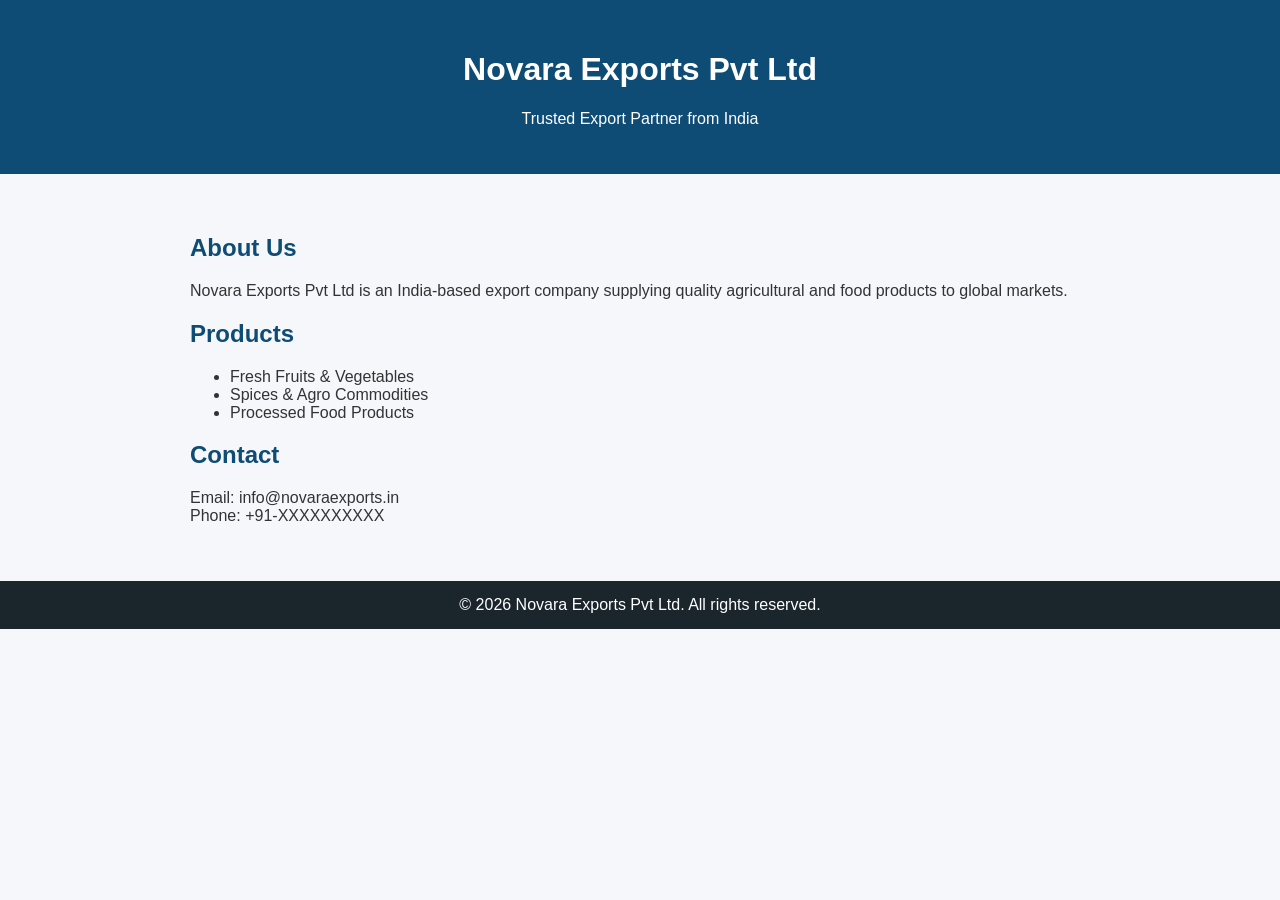
==== index.html @ 78ed1621 "Create index.html" ====
<!DOCTYPE html>
<html>
<head>
  <title>Novara Exports</title>
  <meta charset="UTF-8">
  <meta name="viewport" content="width=device-width, initial-scale=1.0">
  <style>
    body {
      font-family: Arial, sans-serif;
      margin: 0;
      background: #f5f7fa;
      color: #333;
    }
    header {
      background: #0f4c75;
      color: white;
      padding: 30px;
      text-align: center;
    }
    section {
      padding: 40px;
      max-width: 900px;
      margin: auto;
    }
    h2 {
      color: #0f4c75;
    }
    footer {
      background: #1b262c;
      color: white;
      text-align: center;
      padding: 15px;
    }
  </style>
</head>
<body>

<header>
  <h1>Novara Exports Pvt Ltd</h1>
  <p>Trusted Export Partner from India</p>
</header>

<section>
  <h2>About Us</h2>
  <p>
    Novara Exports Pvt Ltd is an India-based export company supplying quality
    agricultural and food products to global markets.
  </p>

  <h2>Products</h2>
  <ul>
    <li>Fresh Fruits & Vegetables</li>
    <li>Spices & Agro Commodities</li>
    <li>Processed Food Products</li>
  </ul>

  <h2>Contact</h2>
  <p>
    Email: info@novaraexports.in <br>
    Phone: +91-XXXXXXXXXX
  </p>
</section>

<footer>
  © 2026 Novara Exports Pvt Ltd. All rights reserved.
</footer>

</body>
</html>
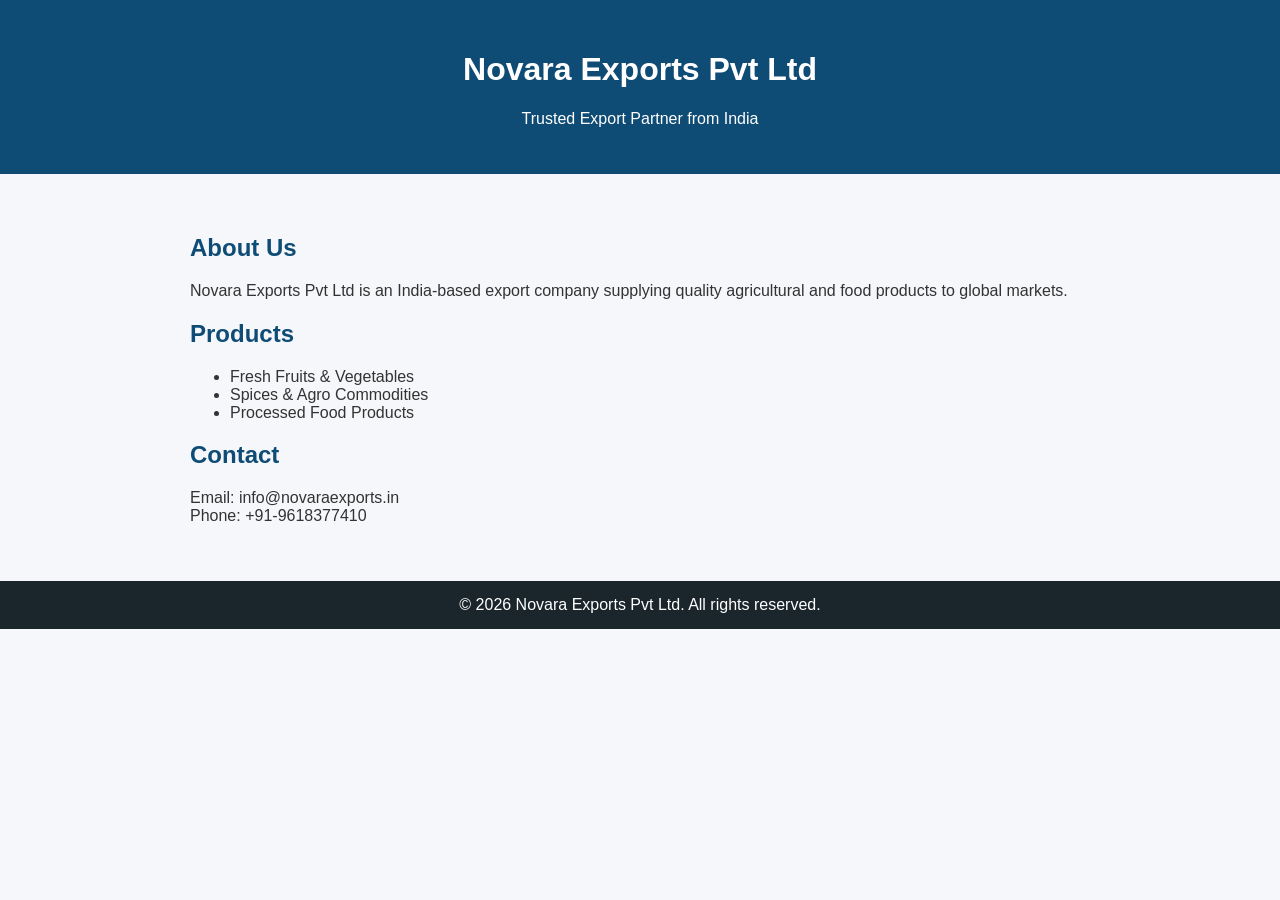
==== commit aedafd9b: "Update index.html" ====
--- a/index.html
+++ b/index.html
@@ -57,7 +57,7 @@
   <h2>Contact</h2>
   <p>
     Email: info@novaraexports.in <br>
-    Phone: +91-XXXXXXXXXX
+    Phone: +91-9618377410
   </p>
 </section>
 
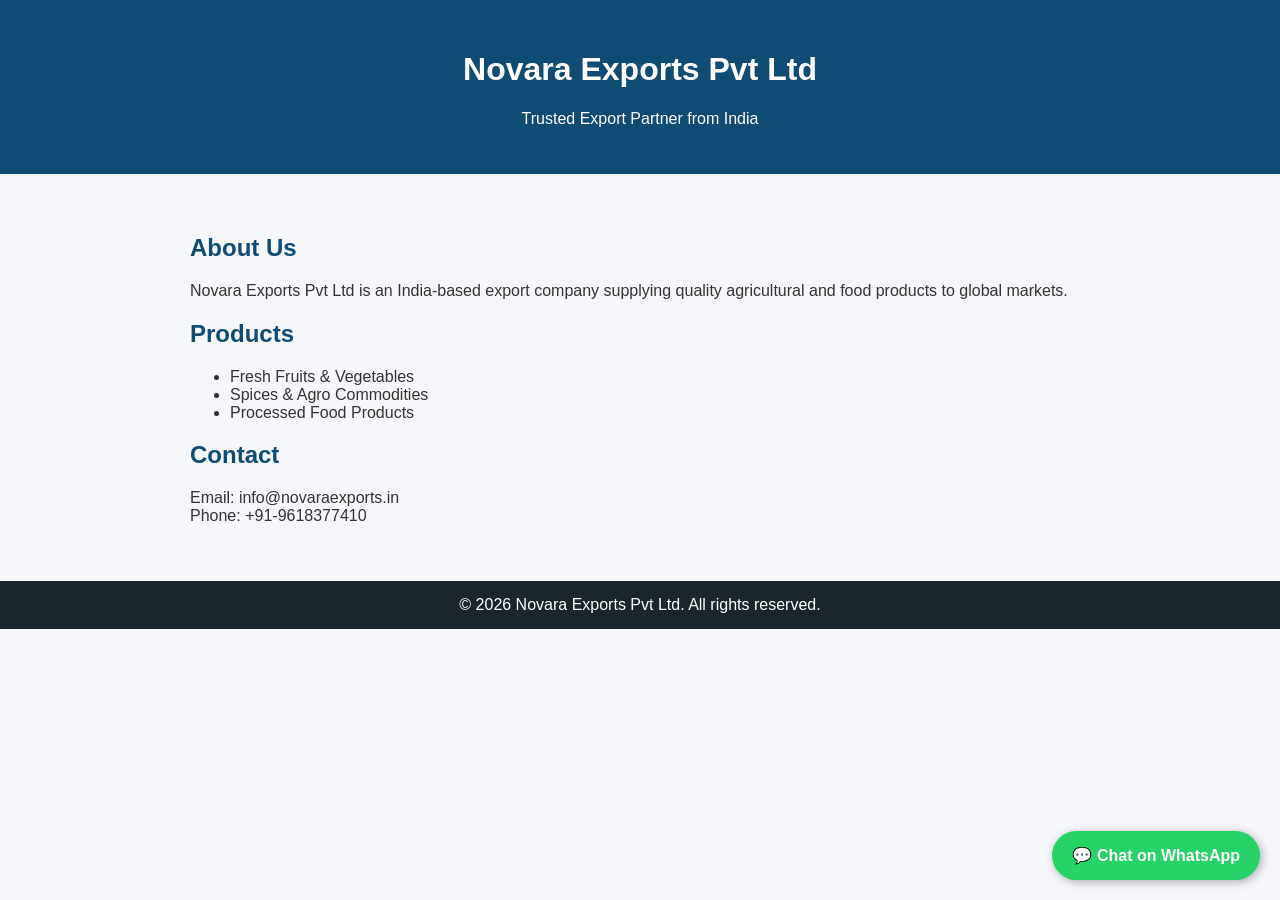
==== commit 9a1f4a1a: "Update index.html" ====
--- a/index.html
+++ b/index.html
@@ -33,6 +33,23 @@
     }
   </style>
 </head>
+  <a href="https://wa.me/91XXXXXXXXXX?text=Hello%20Novara%20Exports,%20I%20am%20interested%20in%20your%20products."
+   target="_blank"
+   style="
+     position:fixed;
+     bottom:20px;
+     right:20px;
+     background:#25D366;
+     color:white;
+     padding:15px 20px;
+     border-radius:50px;
+     font-weight:bold;
+     text-decoration:none;
+     box-shadow:2px 2px 10px rgba(0,0,0,0.3);
+   ">
+   💬 Chat on WhatsApp
+</a>
+
 <body>
 
 <header>
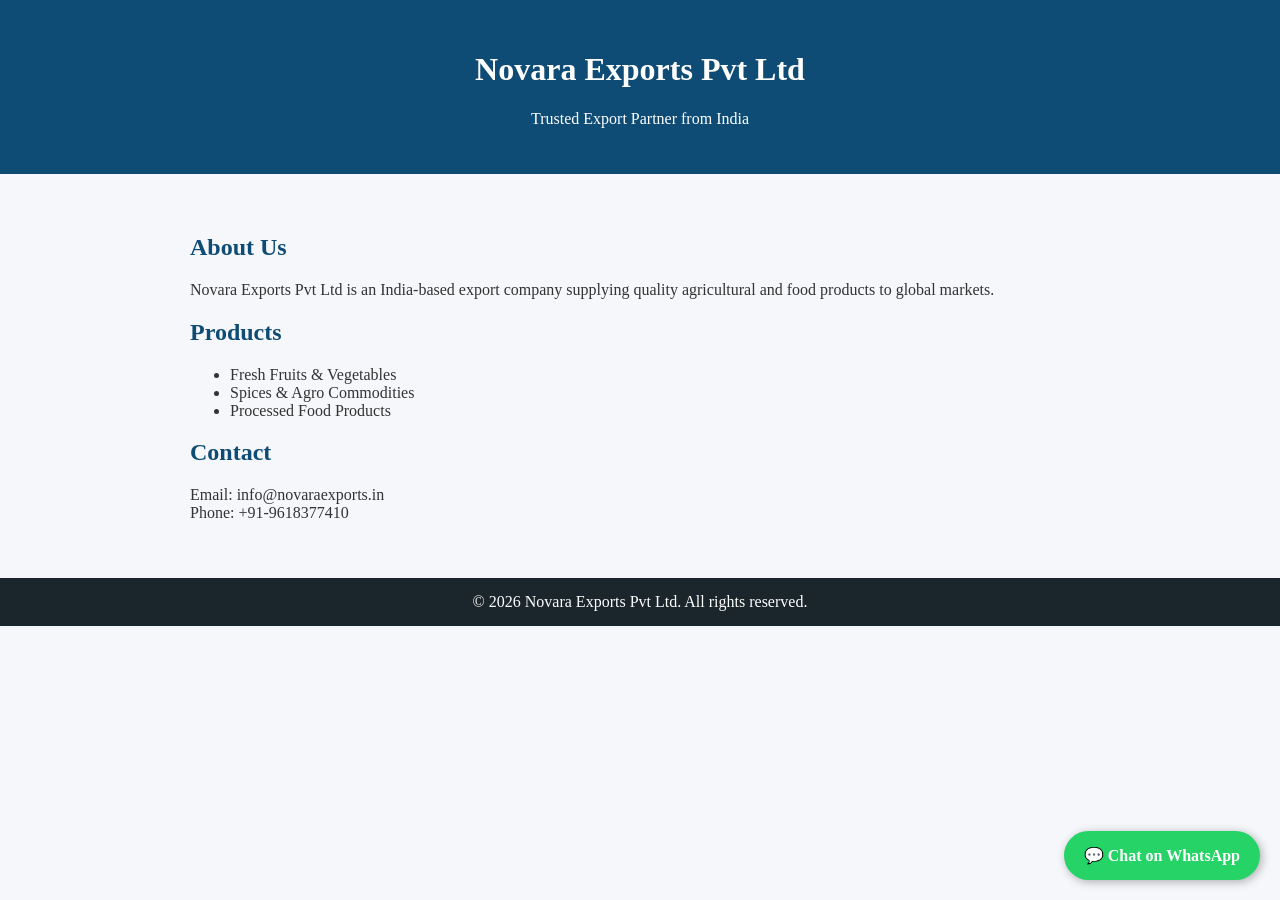
==== commit c7d2f371: "Update index.html" ====
--- a/index.html
+++ b/index.html
@@ -6,6 +6,9 @@
   <meta name="viewport" content="width=device-width, initial-scale=1.0">
   <style>
     body {
+      <p style="color:red;text-align:center;">
+  TEST UPDATE – WEBSITE UPDATED SUCCESSFULLY
+</p>
       font-family: Arial, sans-serif;
       margin: 0;
       background: #f5f7fa;
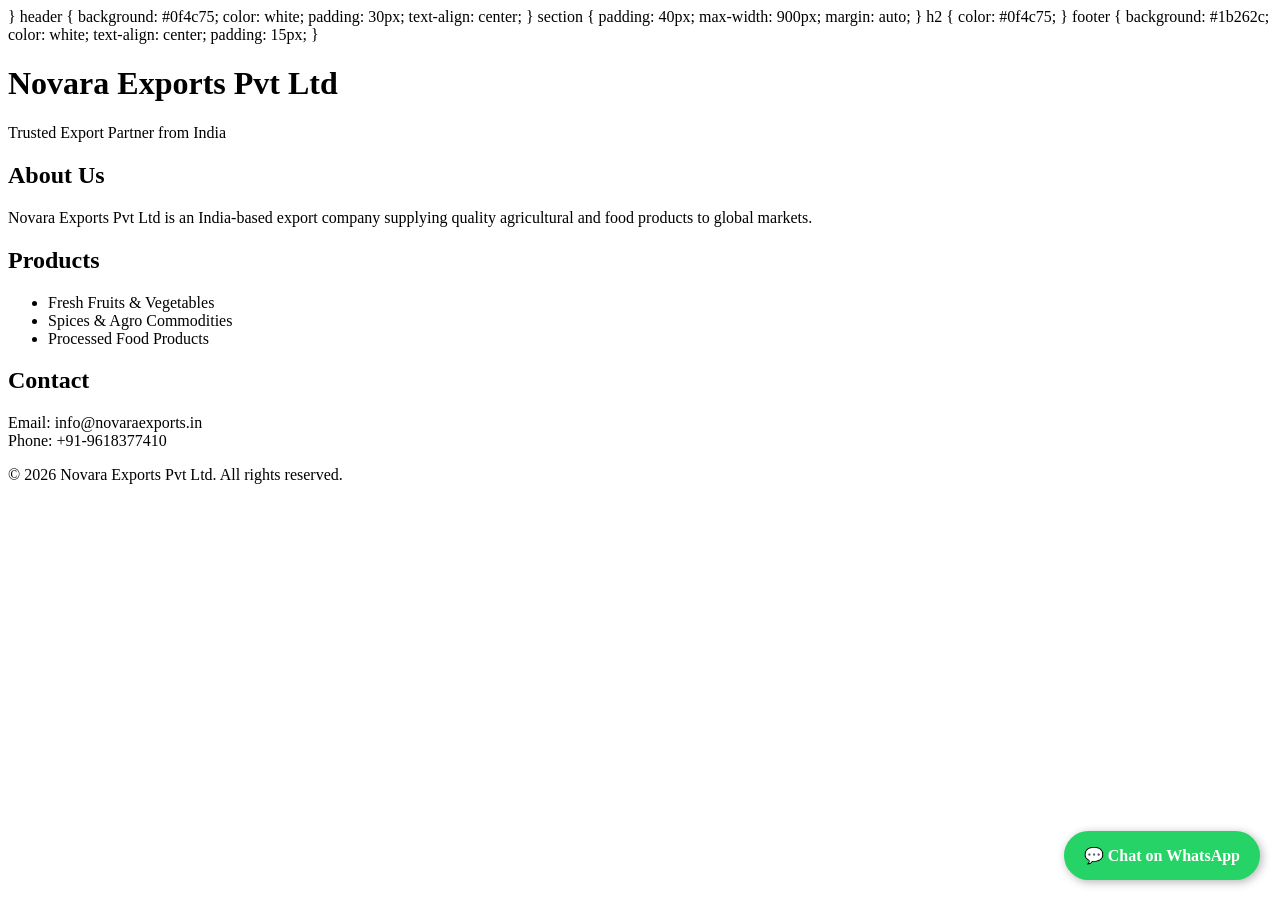
==== commit bc08ad4f: "Update index.html" ====
--- a/index.html
+++ b/index.html
@@ -6,13 +6,35 @@
   <meta name="viewport" content="width=device-width, initial-scale=1.0">
   <style>
     body {
-      <p style="color:red;text-align:center;">
-  TEST UPDATE – WEBSITE UPDATED SUCCESSFULLY
-</p>
-      font-family: Arial, sans-serif;
-      margin: 0;
-      background: #f5f7fa;
-      color: #333;
+     <style>
+  body {
+    font-family: Arial, sans-serif;
+    margin: 0;
+    background: #f5f7fa;
+    color: #333;
+  }
+  header {
+    background: #0f4c75;
+    color: white;
+    padding: 30px;
+    text-align: center;
+  }
+  section {
+    padding: 40px;
+    max-width: 900px;
+    margin: auto;
+  }
+  h2 {
+    color: #0f4c75;
+  }
+  footer {
+    background: #1b262c;
+    color: white;
+    text-align: center;
+    padding: 15px;
+  }
+</style>
+
     }
     header {
       background: #0f4c75;
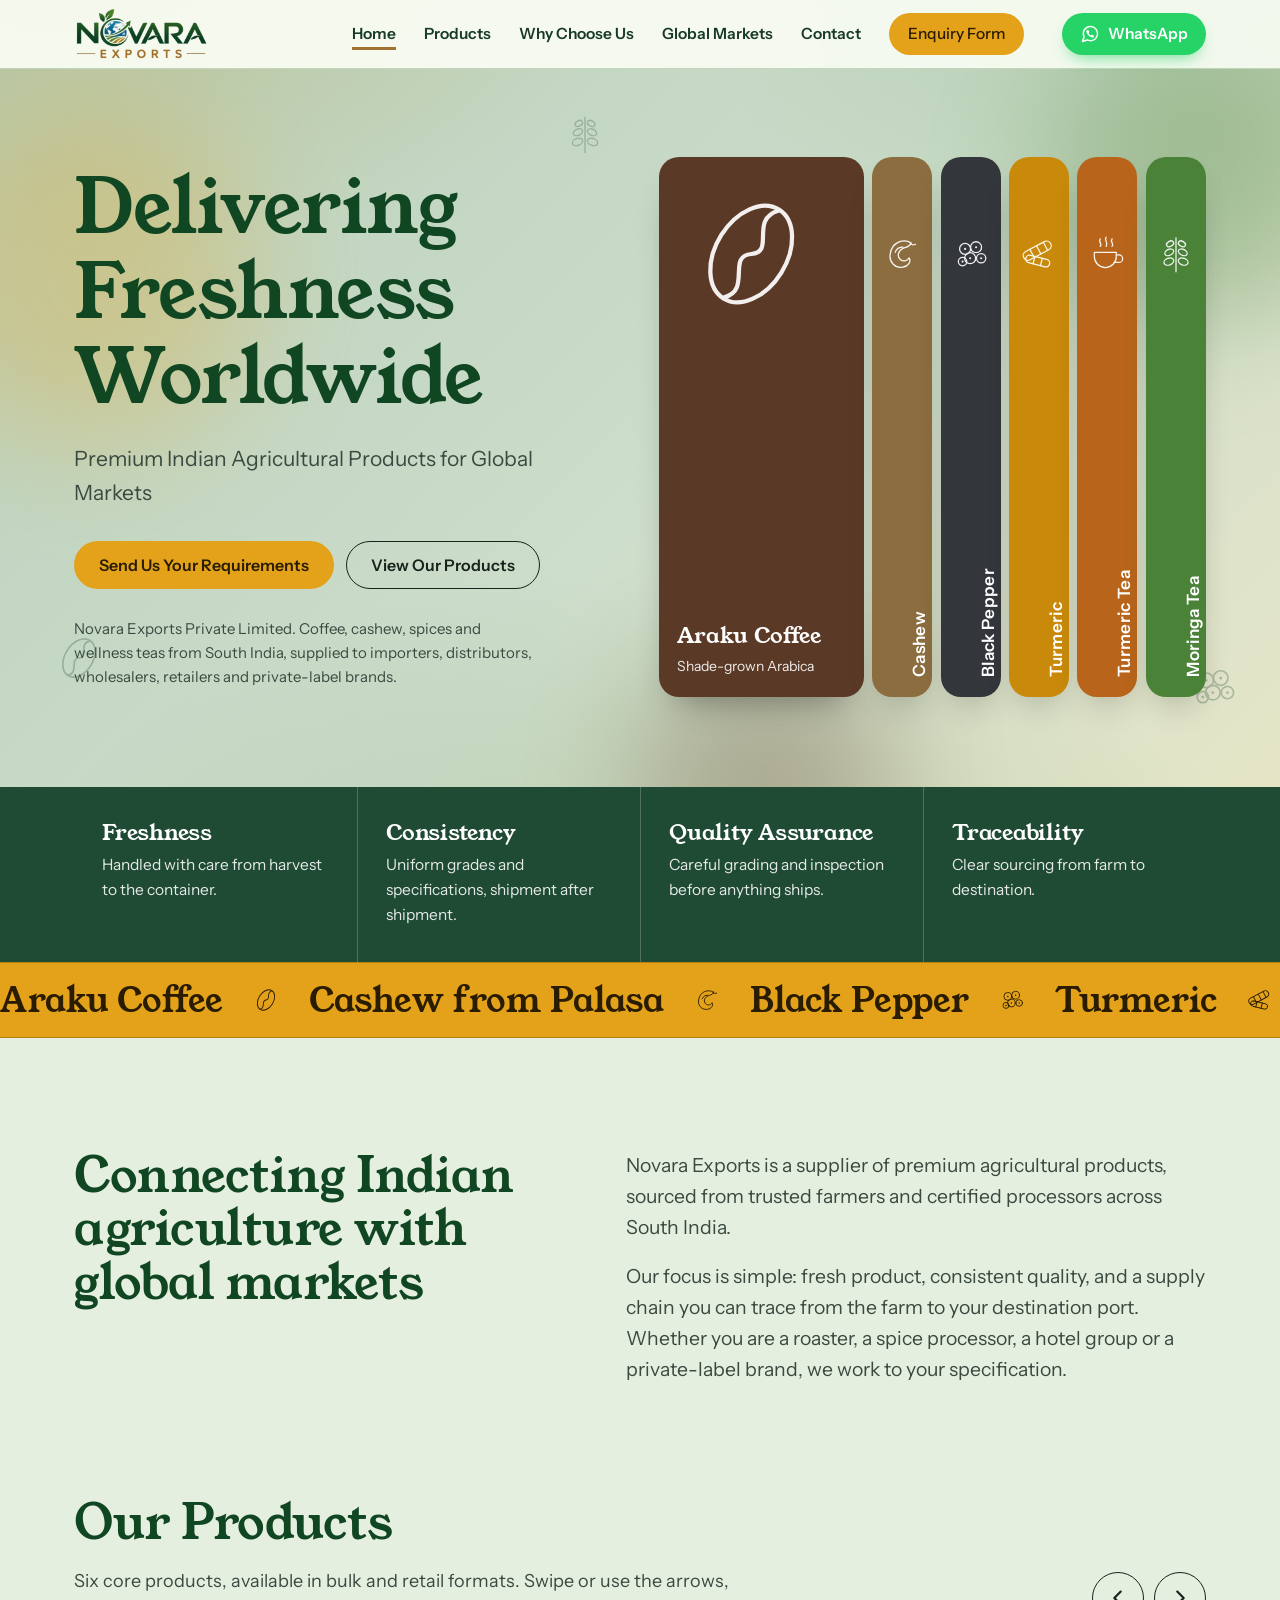
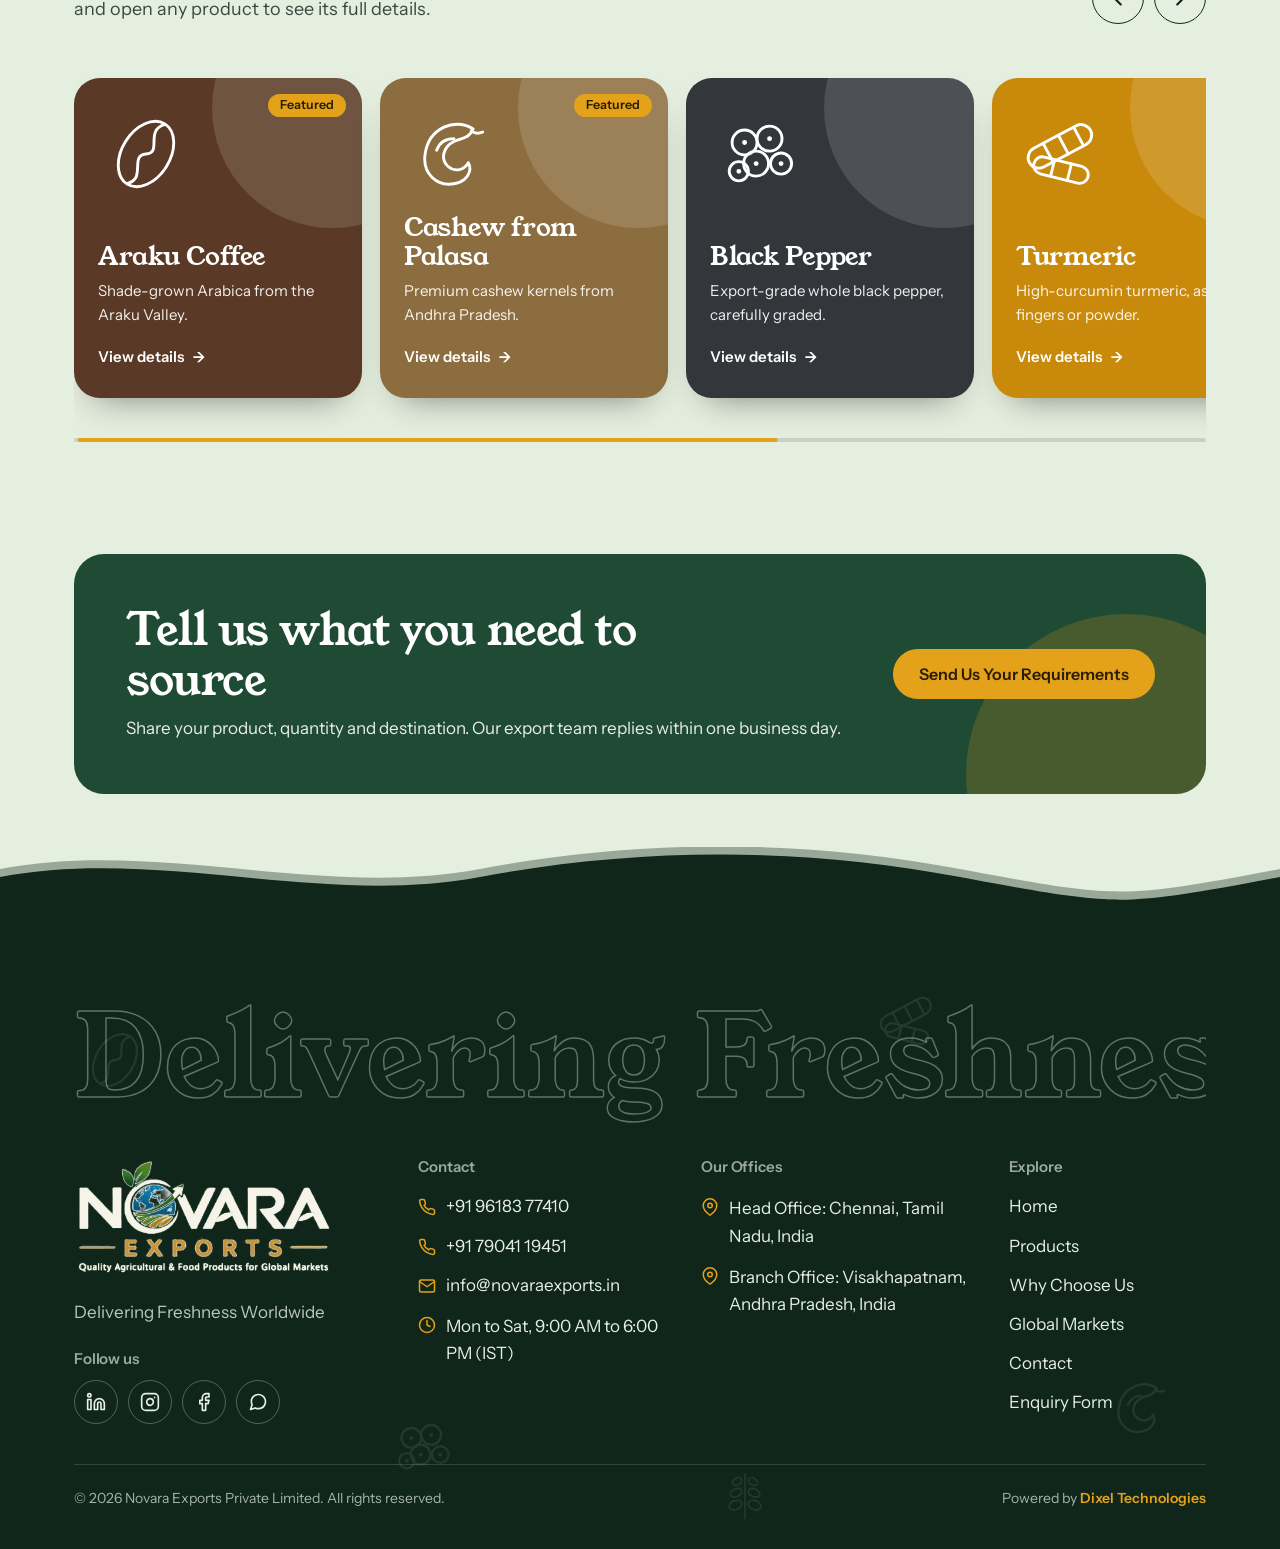
==== commit 80cf40e2: "Update full website" ====
--- a/index.html
+++ b/index.html
@@ -1,111 +1,235 @@
-<!DOCTYPE html>
-<html>
-<head>
-  <title>Novara Exports</title>
-  <meta charset="UTF-8">
-  <meta name="viewport" content="width=device-width, initial-scale=1.0">
-  <style>
-    body {
-     <style>
-  body {
-    font-family: Arial, sans-serif;
-    margin: 0;
-    background: #f5f7fa;
-    color: #333;
-  }
-  header {
-    background: #0f4c75;
-    color: white;
-    padding: 30px;
-    text-align: center;
-  }
-  section {
-    padding: 40px;
-    max-width: 900px;
-    margin: auto;
-  }
-  h2 {
-    color: #0f4c75;
-  }
-  footer {
-    background: #1b262c;
-    color: white;
-    text-align: center;
-    padding: 15px;
-  }
-</style>
-
-    }
-    header {
-      background: #0f4c75;
-      color: white;
-      padding: 30px;
-      text-align: center;
-    }
-    section {
-      padding: 40px;
-      max-width: 900px;
-      margin: auto;
-    }
-    h2 {
-      color: #0f4c75;
-    }
-    footer {
-      background: #1b262c;
-      color: white;
-      text-align: center;
-      padding: 15px;
-    }
-  </style>
-</head>
-  <a href="https://wa.me/91XXXXXXXXXX?text=Hello%20Novara%20Exports,%20I%20am%20interested%20in%20your%20products."
-   target="_blank"
-   style="
-     position:fixed;
-     bottom:20px;
-     right:20px;
-     background:#25D366;
-     color:white;
-     padding:15px 20px;
-     border-radius:50px;
-     font-weight:bold;
-     text-decoration:none;
-     box-shadow:2px 2px 10px rgba(0,0,0,0.3);
-   ">
-   💬 Chat on WhatsApp
-</a>
-
-<body>
-
-<header>
-  <h1>Novara Exports Pvt Ltd</h1>
-  <p>Trusted Export Partner from India</p>
-</header>
-
-<section>
-  <h2>About Us</h2>
-  <p>
-    Novara Exports Pvt Ltd is an India-based export company supplying quality
-    agricultural and food products to global markets.
-  </p>
-
-  <h2>Products</h2>
-  <ul>
-    <li>Fresh Fruits & Vegetables</li>
-    <li>Spices & Agro Commodities</li>
-    <li>Processed Food Products</li>
-  </ul>
-
-  <h2>Contact</h2>
-  <p>
-    Email: info@novaraexports.in <br>
-    Phone: +91-9618377410
-  </p>
-</section>
-
-<footer>
-  © 2026 Novara Exports Pvt Ltd. All rights reserved.
-</footer>
-
-</body>
-</html>
+<!DOCTYPE html>
+<html lang="en">
+<head>
+<meta charset="UTF-8">
+<meta name="viewport" content="width=device-width, initial-scale=1, viewport-fit=cover">
+<title>Novara Exports | Premium Indian Agricultural Products for Global Markets</title>
+<meta name="description" content="Novara Exports Private Limited supplies Araku coffee, cashew, black pepper, turmeric, turmeric tea and moringa tea from South India to buyers worldwide.">
+<link rel="icon" href="novara-favicon.png" type="image/svg+xml">
+<link rel="preconnect" href="https://fonts.googleapis.com">
+<link rel="preconnect" href="https://fonts.gstatic.com" crossorigin>
+<link href="https://fonts.googleapis.com/css2?family=Instrument+Sans:wght@400;500;600&family=Young+Serif&display=swap" rel="stylesheet">
+<link rel="stylesheet" href="style.css">
+</head>
+<body id="top">
+<svg width="0" height="0" style="position:absolute" aria-hidden="true">
+  <defs>
+    <symbol id="m-coffee" viewBox="0 0 100 100" fill="none" stroke="currentColor" stroke-width="3" stroke-linecap="round" stroke-linejoin="round">
+      <g transform="rotate(32 50 50)"><ellipse cx="50" cy="50" rx="25" ry="37"/><path d="M50 14c-14 16 14 26 0 36s14 22 0 36"/></g>
+    </symbol>
+    <symbol id="m-pepper" viewBox="0 0 100 100" fill="none" stroke="currentColor" stroke-width="3" stroke-linecap="round" stroke-linejoin="round">
+      <circle cx="36" cy="38" r="13"/><circle cx="62" cy="34" r="13"/><circle cx="48" cy="60" r="13"/><circle cx="74" cy="60" r="11"/><circle cx="30" cy="68" r="10"/>
+      <path d="M36 38l.1 0M62 34l.1 0M48 60l.1 0M74 60l.1 0M30 68l.1 0" stroke-width="5"/>
+    </symbol>
+    <symbol id="m-turmeric" viewBox="0 0 100 100" fill="none" stroke="currentColor" stroke-width="3" stroke-linecap="round" stroke-linejoin="round">
+      <g transform="rotate(-28 50 50)"><rect x="14" y="30" width="72" height="22" rx="11"/><path d="M36 30v22M54 30v22M72 31v20"/></g>
+      <g transform="rotate(14 50 50)"><rect x="22" y="58" width="58" height="18" rx="9"/><path d="M42 58v18M60 58v18"/></g>
+    </symbol>
+    <symbol id="m-tea" viewBox="0 0 100 100" fill="none" stroke="currentColor" stroke-width="3" stroke-linecap="round" stroke-linejoin="round">
+      <path d="M20 46h52v10a26 26 0 0 1-26 26h0a26 26 0 0 1-26-26z"/><path d="M72 52h6a9 9 0 0 1 0 18h-9"/><path d="M34 14c-6 8 6 10 0 18M48 10c-6 8 6 12 0 22M62 14c-6 8 6 10 0 18"/>
+    </symbol>
+    <symbol id="m-moringa" viewBox="0 0 100 100" fill="none" stroke="currentColor" stroke-width="3" stroke-linecap="round" stroke-linejoin="round">
+      <path d="M50 92V12"/>
+      <ellipse cx="36" cy="26" rx="9" ry="6" transform="rotate(-30 36 26)"/><ellipse cx="64" cy="26" rx="9" ry="6" transform="rotate(30 64 26)"/>
+      <ellipse cx="34" cy="46" rx="11" ry="7" transform="rotate(-25 34 46)"/><ellipse cx="66" cy="46" rx="11" ry="7" transform="rotate(25 66 46)"/>
+      <ellipse cx="33" cy="68" rx="12" ry="8" transform="rotate(-20 33 68)"/><ellipse cx="67" cy="68" rx="12" ry="8" transform="rotate(20 67 68)"/>
+    </symbol>
+  <symbol id="m-cashew" viewBox="0 0 100 100" fill="none" stroke="currentColor" stroke-width="3" stroke-linecap="round" stroke-linejoin="round"><path d="M72 24C54 12 26 22 22 50c-3 20 12 34 30 31 13-2 20-13 15-22-4 8-14 10-21 4-8-7-6-20 6-26 8-4 16-3 20-13z"/><path d="M70 26c4 3 8 3 12 1"/><path d="M34 46c3-8 10-12 18-12"/></symbol><symbol id="logo" viewBox="0 0 64 64"><circle cx="32" cy="32" r="30" fill="var(--brand)"/><path d="M19 43V21l22 22V21" fill="none" stroke="var(--brand-ink)" stroke-width="5" stroke-linecap="round" stroke-linejoin="round"/><path d="M41 21c-1-7 3-11 10-11 1 7-2 11-10 11z" fill="var(--accent)"/><path d="M16 52q4.5-5 9 0t9 0 9 0 9 0" fill="none" stroke="var(--accent)" stroke-width="2.6" stroke-linecap="round"/></symbol><symbol id="s-ship" viewBox="0 0 300 170"><rect x="52" y="84" width="26" height="16" fill="#5A3A26"/><rect x="80" y="84" width="26" height="16" fill="#C98A0B"/><rect x="108" y="84" width="26" height="16" fill="#4A8238"/><rect x="136" y="84" width="26" height="16" fill="#33363A"/><rect x="164" y="84" width="26" height="16" fill="#B8651B"/><rect x="66" y="68" width="26" height="16" fill="#4A8238"/><rect x="94" y="68" width="26" height="16" fill="#B8651B"/><rect x="122" y="68" width="26" height="16" fill="#5A3A26"/><rect x="150" y="68" width="26" height="16" fill="#C98A0B"/><rect x="80" y="52" width="26" height="16" fill="#C98A0B"/><rect x="108" y="52" width="26" height="16" fill="#33363A"/><rect x="136" y="52" width="26" height="16" fill="#8C6D3F"/><rect x="214" y="56" width="46" height="44" rx="3" fill="#F6FAF1"/><rect x="220" y="63" width="8" height="8" fill="#2F7F73"/><rect x="232" y="63" width="8" height="8" fill="#2F7F73"/><rect x="244" y="63" width="8" height="8" fill="#2F7F73"/><rect x="220" y="79" width="8" height="8" fill="#2F7F73"/><rect x="232" y="79" width="8" height="8" fill="#2F7F73"/><rect x="244" y="79" width="8" height="8" fill="#2F7F73"/><rect x="232" y="38" width="14" height="20" fill="#E3A21A"/><rect x="232" y="44" width="14" height="5" fill="#1F4A33"/><path d="M239 38V20" stroke="#1F4A33" stroke-width="2"/><path d="M239 20l16 5-16 5z" fill="#E3A21A"/><circle cx="246" cy="30" r="5" fill="#fff" fill-opacity=".7"/><circle cx="256" cy="22" r="4" fill="#fff" fill-opacity=".5"/><path d="M18 100H282L254 146H48Z" fill="#1F4A33"/><path d="M24 108H276L271 115H29Z" fill="#E3A21A"/><circle cx="84" cy="128" r="5" fill="#F6FAF1"/><circle cx="114" cy="128" r="5" fill="#F6FAF1"/><circle cx="144" cy="128" r="5" fill="#F6FAF1"/><circle cx="174" cy="128" r="5" fill="#F6FAF1"/><circle cx="204" cy="128" r="5" fill="#F6FAF1"/></symbol><symbol id="i-phone" viewBox="0 0 24 24" fill="none" stroke="currentColor" stroke-width="2" stroke-linecap="round" stroke-linejoin="round"><path d="M22 16.92v3a2 2 0 0 1-2.18 2 19.79 19.79 0 0 1-8.63-3.07 19.5 19.5 0 0 1-6-6 19.79 19.79 0 0 1-3.07-8.67A2 2 0 0 1 4.11 2h3a2 2 0 0 1 2 1.72 12.84 12.84 0 0 0 .7 2.81 2 2 0 0 1-.45 2.11L8.09 9.91a16 16 0 0 0 6 6l1.27-1.27a2 2 0 0 1 2.11-.45 12.84 12.84 0 0 0 2.81.7A2 2 0 0 1 22 16.92z"/></symbol><symbol id="i-mail" viewBox="0 0 24 24" fill="none" stroke="currentColor" stroke-width="2" stroke-linecap="round" stroke-linejoin="round"><path d="M4 4h16c1.1 0 2 .9 2 2v12c0 1.1-.9 2-2 2H4c-1.1 0-2-.9-2-2V6c0-1.1.9-2 2-2z"/><path d="M22 6l-10 7L2 6"/></symbol><symbol id="i-pin" viewBox="0 0 24 24" fill="none" stroke="currentColor" stroke-width="2" stroke-linecap="round" stroke-linejoin="round"><path d="M21 10c0 7-9 13-9 13s-9-6-9-13a9 9 0 0 1 18 0z"/><circle cx="12" cy="10" r="3"/></symbol><symbol id="i-clock" viewBox="0 0 24 24" fill="none" stroke="currentColor" stroke-width="2" stroke-linecap="round" stroke-linejoin="round"><circle cx="12" cy="12" r="10"/><path d="M12 6v6l4 2"/></symbol><symbol id="i-globe" viewBox="0 0 24 24" fill="none" stroke="currentColor" stroke-width="2" stroke-linecap="round" stroke-linejoin="round"><circle cx="12" cy="12" r="10"/><path d="M2 12h20"/><path d="M12 2a15.3 15.3 0 0 1 4 10 15.3 15.3 0 0 1-4 10 15.3 15.3 0 0 1-4-10 15.3 15.3 0 0 1 4-10z"/></symbol><symbol id="i-building" viewBox="0 0 24 24" fill="none" stroke="currentColor" stroke-width="2" stroke-linecap="round" stroke-linejoin="round"><rect x="4" y="2" width="16" height="20" rx="2"/><path d="M9 22v-4h6v4M8 6h.01M12 6h.01M16 6h.01M8 10h.01M12 10h.01M16 10h.01M8 14h.01M12 14h.01M16 14h.01"/></symbol><symbol id="i-linkedin" viewBox="0 0 24 24" fill="none" stroke="currentColor" stroke-width="2" stroke-linecap="round" stroke-linejoin="round"><path d="M16 8a6 6 0 0 1 6 6v7h-4v-7a2 2 0 0 0-2-2 2 2 0 0 0-2 2v7h-4v-7a6 6 0 0 1 6-6z"/><rect x="2" y="9" width="4" height="12"/><circle cx="4" cy="4" r="2"/></symbol><symbol id="i-instagram" viewBox="0 0 24 24" fill="none" stroke="currentColor" stroke-width="2" stroke-linecap="round" stroke-linejoin="round"><rect x="2" y="2" width="20" height="20" rx="5" ry="5"/><path d="M16 11.37A4 4 0 1 1 12.63 8 4 4 0 0 1 16 11.37z"/><path d="M17.5 6.5h.01"/></symbol><symbol id="i-facebook" viewBox="0 0 24 24" fill="none" stroke="currentColor" stroke-width="2" stroke-linecap="round" stroke-linejoin="round"><path d="M18 2h-3a5 5 0 0 0-5 5v3H7v4h3v8h4v-8h3l1-4h-4V7a1 1 0 0 1 1-1h3z"/></symbol><symbol id="i-whatsapp" viewBox="0 0 24 24" fill="none" stroke="currentColor" stroke-width="2" stroke-linecap="round" stroke-linejoin="round"><path d="M21 11.5a8.38 8.38 0 0 1-.9 3.8 8.5 8.5 0 0 1-7.6 4.7 8.38 8.38 0 0 1-3.8-.9L3 21l1.9-5.7a8.38 8.38 0 0 1-.9-3.8 8.5 8.5 0 0 1 4.7-7.6 8.38 8.38 0 0 1 3.8-.9h.5a8.48 8.48 0 0 1 8 8v.5z"/></symbol><symbol id="i-sprout" viewBox="0 0 24 24" fill="none" stroke="currentColor" stroke-width="2" stroke-linecap="round" stroke-linejoin="round"><path d="M12 22V11"/><path d="M12 12C12 8 9 5.5 4.5 5.5 4.5 10 7.5 12 12 12z"/><path d="M12 15c0-3.5 2.5-6 7.5-6 0 4-2.7 6-7.5 6z"/></symbol><symbol id="i-search" viewBox="0 0 24 24" fill="none" stroke="currentColor" stroke-width="2" stroke-linecap="round" stroke-linejoin="round"><circle cx="11" cy="11" r="7"/><path d="M21 21l-4.35-4.35"/><path d="M8 11l2 2 4-4"/></symbol><symbol id="i-package" viewBox="0 0 24 24" fill="none" stroke="currentColor" stroke-width="2" stroke-linecap="round" stroke-linejoin="round"><path d="M16.5 9.4L7.5 4.21"/><path d="M21 16V8a2 2 0 0 0-1-1.73l-7-4a2 2 0 0 0-2 0l-7 4A2 2 0 0 0 3 8v8a2 2 0 0 0 1 1.73l7 4a2 2 0 0 0 2 0l7-4A2 2 0 0 0 21 16z"/><path d="M3.27 6.96L12 12.01l8.73-5.05"/><path d="M12 22.08V12"/></symbol><symbol id="i-plane" viewBox="0 0 24 24" fill="none" stroke="currentColor" stroke-width="2" stroke-linecap="round" stroke-linejoin="round"><path d="M22 2L11 13"/><path d="M22 2l-7 20-4-9-9-4 20-7z"/></symbol><symbol id="i-ship" viewBox="0 0 24 24" fill="none" stroke="currentColor" stroke-width="2" stroke-linecap="round" stroke-linejoin="round"><path d="M2 20c2 0 2-1.5 4-1.5s2 1.5 4 1.5 2-1.5 4-1.5 2 1.5 4 1.5 2-1.5 4-1.5"/><path d="M4 16l1.5-6h13L20 16z"/><path d="M9 10V6h6v4"/><path d="M12 6V3"/></symbol><symbol id="i-tag" viewBox="0 0 24 24" fill="none" stroke="currentColor" stroke-width="2" stroke-linecap="round" stroke-linejoin="round"><path d="M20.59 13.41l-7.17 7.17a2 2 0 0 1-2.83 0L2 12V2h10l8.59 8.59a2 2 0 0 1 0 2.82z"/><path d="M7 7h.01"/></symbol><symbol id="i-bag" viewBox="0 0 24 24" fill="none" stroke="currentColor" stroke-width="2" stroke-linecap="round" stroke-linejoin="round"><path d="M6 2L3 6v14a2 2 0 0 0 2 2h14a2 2 0 0 0 2-2V6l-3-4z"/><path d="M3 6h18"/><path d="M16 10a4 4 0 0 1-8 0"/></symbol><symbol id="i-shield" viewBox="0 0 24 24" fill="none" stroke="currentColor" stroke-width="2" stroke-linecap="round" stroke-linejoin="round"><path d="M12 22s8-4 8-10V5l-8-3-8 3v7c0 6 8 10 8 10z"/><path d="M9 12l2 2 4-4"/></symbol><symbol id="i-truck" viewBox="0 0 24 24" fill="none" stroke="currentColor" stroke-width="2" stroke-linecap="round" stroke-linejoin="round"><rect x="1" y="3" width="15" height="13"/><path d="M16 8h4l3 3v5h-7V8z"/><circle cx="5.5" cy="18.5" r="2.5"/><circle cx="18.5" cy="18.5" r="2.5"/></symbol><symbol id="f-ae" viewBox="0 0 30 20"><rect width="30" height="20" fill="#fff"/><rect x="8" width="22" height="6.67" fill="#00732F"/><rect x="8" y="13.33" width="22" height="6.67" fill="#000"/><rect width="8" height="20" fill="#E4002B"/></symbol><symbol id="f-sa" viewBox="0 0 30 20"><rect width="30" height="20" fill="#006C35"/><g fill="#fff"><rect x="7" y="5.2" width="16" height="1.5" rx=".7"/><rect x="9" y="8" width="12" height="1.5" rx=".7"/><rect x="11" y="10.8" width="8" height="1.3" rx=".6"/><rect x="6.5" y="14.2" width="17" height="1.3" rx=".6"/><rect x="5.5" y="13.4" width="1.6" height="3" rx=".5"/></g></symbol><symbol id="f-qa" viewBox="0 0 30 20"><rect width="30" height="20" fill="#8A1538"/><polygon points="0,0 8,0 11,1.11 8,2.22 11,3.33 8,4.44 11,5.56 8,6.67 11,7.78 8,8.89 11,10.00 8,11.11 11,12.22 8,13.33 11,14.44 8,15.56 11,16.67 8,17.78 11,18.89 8,20.00 0,20" fill="#fff"/></symbol><symbol id="f-om" viewBox="0 0 30 20"><rect width="30" height="20" fill="#fff"/><rect y="6.67" width="30" height="6.67" fill="#DB161B"/><rect y="13.33" width="30" height="6.67" fill="#008000"/><rect width="8" height="20" fill="#DB161B"/><g fill="#fff"><circle cx="4" cy="4" r="1.5"/><rect x="2.2" y="7.2" width="3.6" height=".9"/></g></symbol><symbol id="f-kw" viewBox="0 0 30 20"><rect width="30" height="6.67" fill="#007A3D"/><rect y="6.67" width="30" height="6.67" fill="#fff"/><rect y="13.33" width="30" height="6.67" fill="#CE1126"/><polygon points="0,0 7.5,6.67 7.5,13.33 0,20" fill="#000"/></symbol><symbol id="f-bh" viewBox="0 0 30 20"><rect width="30" height="20" fill="#CE1126"/><polygon points="0,0 8,0 12,2.0 8,4.0 12,6.0 8,8.0 12,10.0 8,12.0 12,14.0 8,16.0 12,18.0 8,20.0 0,20" fill="#fff"/></symbol><symbol id="f-sg" viewBox="0 0 30 20"><rect width="30" height="20" fill="#fff"/><rect width="30" height="10" fill="#EF3340"/><circle cx="6.8" cy="5" r="3.7" fill="#fff"/><circle cx="8.3" cy="5" r="3.2" fill="#EF3340"/><polygon points="12.40,1.55 12.65,2.26 13.40,2.28 12.80,2.73 13.02,3.45 12.40,3.02 11.78,3.45 12.00,2.73 11.40,2.28 12.15,2.26" fill="#fff"/><polygon points="14.87,3.35 15.12,4.06 15.87,4.07 15.27,4.53 15.49,5.25 14.87,4.82 14.26,5.25 14.47,4.53 13.87,4.07 14.63,4.06" fill="#fff"/><polygon points="13.93,6.25 14.18,6.96 14.93,6.98 14.33,7.43 14.55,8.15 13.93,7.72 13.31,8.15 13.53,7.43 12.93,6.98 13.68,6.96" fill="#fff"/><polygon points="10.87,6.25 11.12,6.96 11.87,6.98 11.27,7.43 11.49,8.15 10.87,7.72 10.25,8.15 10.47,7.43 9.87,6.98 10.62,6.96" fill="#fff"/><polygon points="9.93,3.35 10.17,4.06 10.93,4.07 10.33,4.53 10.54,5.25 9.93,4.82 9.31,5.25 9.53,4.53 8.93,4.07 9.68,4.06" fill="#fff"/></symbol><symbol id="f-my" viewBox="0 0 30 20"><rect y="0.000" width="30" height="1.449" fill="#CC0001"/><rect y="1.429" width="30" height="1.449" fill="#fff"/><rect y="2.857" width="30" height="1.449" fill="#CC0001"/><rect y="4.286" width="30" height="1.449" fill="#fff"/><rect y="5.714" width="30" height="1.449" fill="#CC0001"/><rect y="7.143" width="30" height="1.449" fill="#fff"/><rect y="8.571" width="30" height="1.449" fill="#CC0001"/><rect y="10.000" width="30" height="1.449" fill="#fff"/><rect y="11.429" width="30" height="1.449" fill="#CC0001"/><rect y="12.857" width="30" height="1.449" fill="#fff"/><rect y="14.286" width="30" height="1.449" fill="#CC0001"/><rect y="15.714" width="30" height="1.449" fill="#fff"/><rect y="17.143" width="30" height="1.449" fill="#CC0001"/><rect y="18.571" width="30" height="1.449" fill="#fff"/><rect width="15" height="10" fill="#010066"/><circle cx="6" cy="5" r="3.2" fill="#FFCC00"/><circle cx="7.1" cy="5" r="2.6" fill="#010066"/><polygon points="10.60,2.70 11.16,4.23 12.79,4.29 11.50,5.29 11.95,6.86 10.60,5.95 9.25,6.86 9.70,5.29 8.41,4.29 10.04,4.23" fill="#FFCC00"/></symbol><symbol id="f-eu" viewBox="0 0 30 20"><rect width="30" height="20" fill="#003399"/><circle cx="21.00" cy="10.00" r=".95" fill="#FFCC00"/><circle cx="20.20" cy="13.00" r=".95" fill="#FFCC00"/><circle cx="18.00" cy="15.20" r=".95" fill="#FFCC00"/><circle cx="15.00" cy="16.00" r=".95" fill="#FFCC00"/><circle cx="12.00" cy="15.20" r=".95" fill="#FFCC00"/><circle cx="9.80" cy="13.00" r=".95" fill="#FFCC00"/><circle cx="9.00" cy="10.00" r=".95" fill="#FFCC00"/><circle cx="9.80" cy="7.00" r=".95" fill="#FFCC00"/><circle cx="12.00" cy="4.80" r=".95" fill="#FFCC00"/><circle cx="15.00" cy="4.00" r=".95" fill="#FFCC00"/><circle cx="18.00" cy="4.80" r=".95" fill="#FFCC00"/><circle cx="20.20" cy="7.00" r=".95" fill="#FFCC00"/></symbol><symbol id="f-af" viewBox="0 0 30 20"><rect width="30" height="20" rx="2" fill="#F3E3D3"/><polygon points="11,2.5 16,2 19,3.4 23,5 24,7.6 22.4,10.4 20.6,12.4 19,16.4 16.6,18.8 14.6,17.4 14,13.6 12,11 8,10.4 6,7.6 7.4,4.6" fill="#B8651B"/></symbol><symbol id="f-na" viewBox="0 0 30 20"><rect width="30" height="20" rx="2" fill="#E1E2E4"/><polygon points="2,4.4 6,2.6 10,3.2 13,2 18,2.6 22,2 26.4,3.6 25.2,6.4 22.2,7.6 21,10.2 19.4,12 18.6,14.2 20.2,15.2 19,17.4 17,16.2 16,13.6 14,12.4 12,13.4 13.2,16.4 14.2,18.6 12,17.6 10,14.4 8,11.4 5,9.4 4,6.8" fill="#33363A"/></symbol><symbol id="cp" viewBox="0 0 40 48"><path d="M20 48V20" stroke="#4A3B2A" stroke-width="2.5" stroke-linecap="round" fill="none"/><g fill="#2E6B47"><ellipse cx="20" cy="9" rx="4.5" ry="9"/><ellipse cx="10" cy="17" rx="10" ry="4.6" transform="rotate(-28 10 17)"/><ellipse cx="30" cy="17" rx="10" ry="4.6" transform="rotate(28 30 17)"/><ellipse cx="9" cy="28" rx="10" ry="4.6" transform="rotate(-20 9 28)"/><ellipse cx="31" cy="28" rx="10" ry="4.6" transform="rotate(20 31 28)"/><ellipse cx="11" cy="38" rx="9" ry="4.2" transform="rotate(-12 11 38)"/><ellipse cx="29" cy="38" rx="9" ry="4.2" transform="rotate(12 29 38)"/></g><g fill="#C8402F"><circle cx="14" cy="22" r="2.3"/><circle cx="26" cy="23" r="2.3"/><circle cx="12" cy="33" r="2.3"/><circle cx="28" cy="33.5" r="2.3"/><circle cx="20" cy="26" r="2.1"/></g></symbol></defs>
+</svg>
+
+<header class="site-header">
+  <div class="wrap bar">
+    <a class="brand" href="index.html" aria-label="Novara Exports home">
+    <img class="brand-logo" src="logo-nav.png" alt="Novara Exports" width="884" height="353">
+    </a>
+    <button class="menu-btn" id="menuBtn" aria-expanded="false" aria-controls="nav" aria-label="Open menu">
+      <svg viewBox="0 0 24 24" fill="none" stroke="currentColor" stroke-width="2" stroke-linecap="round"><path d="M4 7h16M4 12h16M4 17h16"/></svg>
+    </button>
+    <nav class="nav" id="nav" aria-label="Main">
+      <a href="index.html" class="active">Home</a>
+      <a href="products.html">Products</a>
+      <a href="why-us.html">Why Choose Us</a>
+      <a href="markets.html">Global Markets</a>
+      <a href="contact.html">Contact</a>
+      <a class="btn btn-accent btn-sm" href="enquiry.html">Enquiry Form</a>
+      <a class="btn btn-sm nav-wa" href="https://wa.me/919618377410?text=Hello%20Novara%20Exports%2C%20I%20would%20like%20to%20discuss%20my%20requirements." target="_blank" rel="noopener" aria-label="Chat with Novara Exports on WhatsApp"><svg viewBox="0 0 24 24" aria-hidden="true"><path d="M21 11.5a8.38 8.38 0 0 1-.9 3.8 8.5 8.5 0 0 1-7.6 4.7 8.38 8.38 0 0 1-3.8-.9L3 21l1.9-5.7a8.38 8.38 0 0 1-.9-3.8 8.5 8.5 0 0 1 4.7-7.6 8.38 8.38 0 0 1 3.8-.9h.5a8.48 8.48 0 0 1 8 8v.5z" fill="none" stroke="currentColor" stroke-width="1.8" stroke-linecap="round" stroke-linejoin="round"/><path transform="translate(6.6 6.6) scale(.45)" fill="currentColor" d="M22 16.92v3a2 2 0 0 1-2.18 2 19.79 19.79 0 0 1-8.63-3.07 19.5 19.5 0 0 1-6-6 19.79 19.79 0 0 1-3.07-8.67A2 2 0 0 1 4.11 2h3a2 2 0 0 1 2 1.72 12.84 12.84 0 0 0 .7 2.81 2 2 0 0 1-.45 2.11L8.09 9.91a16 16 0 0 0 6 6l1.27-1.27a2 2 0 0 1 2.11-.45 12.84 12.84 0 0 0 2.81.7A2 2 0 0 1 22 16.92z"/></svg><span>WhatsApp</span></a>
+    </nav>
+  </div>
+</header>
+
+<section class="hero">
+  <div class="blobs" aria-hidden="true">
+    <i></i><i></i><i></i>
+    <svg><use href="#m-coffee"/></svg>
+    <svg><use href="#m-moringa"/></svg>
+    <svg><use href="#m-pepper"/></svg>
+  </div>
+  <div class="wrap hero-grid">
+    <div>
+      <h1>Delivering Freshness Worldwide</h1>
+      <p class="lead">Premium Indian Agricultural Products for Global Markets</p>
+      <div class="cta">
+        <a class="btn btn-accent" href="enquiry.html">Send Us Your Requirements</a>
+        <a class="btn btn-ghost" href="products.html">View Our Products</a>
+      </div>
+      <p class="small">Novara Exports Private Limited. Coffee, cashew, spices and wellness teas from South India, supplied to importers, distributors, wholesalers, retailers and private-label brands.</p>
+    </div>
+    <div class="strip" id="strip">
+      <a class="panel on" href="products.html#araku-coffee" style="--tone:var(--coffee)"><svg class="motif" aria-hidden="true"><use href="#m-coffee"/></svg><span class="name">Araku Coffee</span><span class="more"><strong>Araku Coffee</strong><span>Shade-grown Arabica</span></span></a>
+      <a class="panel" href="products.html#cashew" style="--tone:var(--cashew)"><svg class="motif" aria-hidden="true"><use href="#m-cashew"/></svg><span class="name">Cashew</span><span class="more"><strong>Cashew</strong><span>From Palasa, Andhra Pradesh</span></span></a>
+      <a class="panel" href="products.html#black-pepper" style="--tone:var(--pepper)"><svg class="motif" aria-hidden="true"><use href="#m-pepper"/></svg><span class="name">Black Pepper</span><span class="more"><strong>Black Pepper</strong><span>Export-grade, graded</span></span></a>
+      <a class="panel" href="products.html#turmeric" style="--tone:var(--turmeric)"><svg class="motif" aria-hidden="true"><use href="#m-turmeric"/></svg><span class="name">Turmeric</span><span class="more"><strong>Turmeric</strong><span>High curcumin</span></span></a>
+      <a class="panel" href="products.html#turmeric-tea" style="--tone:var(--tturmeric)"><svg class="motif" aria-hidden="true"><use href="#m-tea"/></svg><span class="name">Turmeric Tea</span><span class="more"><strong>Turmeric Tea</strong><span>Caffeine free blend</span></span></a>
+      <a class="panel" href="products.html#moringa-tea" style="--tone:var(--moringa)"><svg class="motif" aria-hidden="true"><use href="#m-moringa"/></svg><span class="name">Moringa Tea</span><span class="more"><strong>Moringa Tea</strong><span>Naturally dried leaves</span></span></a>
+    </div>
+  </div>
+</section>
+
+<main>
+<section class="pillars" aria-label="Our commitments">
+  <div class="wrap grid">
+    <div class="pillar"><h3>Freshness</h3><p>Handled with care from harvest to the container.</p></div>
+    <div class="pillar"><h3>Consistency</h3><p>Uniform grades and specifications, shipment after shipment.</p></div>
+    <div class="pillar"><h3>Quality Assurance</h3><p>Careful grading and inspection before anything ships.</p></div>
+    <div class="pillar"><h3>Traceability</h3><p>Clear sourcing from farm to destination.</p></div>
+  </div>
+</section>
+
+<div class="marquee" aria-hidden="true">
+  <div class="track">
+    <div class="set">
+      <span>Araku Coffee</span><svg><use href="#m-coffee"/></svg>
+      <span>Cashew from Palasa</span><svg><use href="#m-cashew"/></svg>
+      <span>Black Pepper</span><svg><use href="#m-pepper"/></svg>
+      <span>Turmeric</span><svg><use href="#m-turmeric"/></svg>
+      <span>Turmeric Tea</span><svg><use href="#m-tea"/></svg>
+      <span>Moringa Tea</span><svg><use href="#m-moringa"/></svg>
+      <span>Delivering Freshness Worldwide</span><svg><use href="#m-coffee"/></svg>
+      <span>UAE</span><svg><use href="#m-pepper"/></svg>
+      <span>Saudi Arabia</span><svg><use href="#m-turmeric"/></svg>
+      <span>Qatar</span><svg><use href="#m-tea"/></svg>
+      <span>Singapore</span><svg><use href="#m-moringa"/></svg>
+      <span>Malaysia</span><svg><use href="#m-coffee"/></svg>
+    </div>
+    <div class="set">
+      <span>Araku Coffee</span><svg><use href="#m-coffee"/></svg>
+      <span>Cashew from Palasa</span><svg><use href="#m-cashew"/></svg>
+      <span>Black Pepper</span><svg><use href="#m-pepper"/></svg>
+      <span>Turmeric</span><svg><use href="#m-turmeric"/></svg>
+      <span>Turmeric Tea</span><svg><use href="#m-tea"/></svg>
+      <span>Moringa Tea</span><svg><use href="#m-moringa"/></svg>
+      <span>Delivering Freshness Worldwide</span><svg><use href="#m-coffee"/></svg>
+      <span>UAE</span><svg><use href="#m-pepper"/></svg>
+      <span>Saudi Arabia</span><svg><use href="#m-turmeric"/></svg>
+      <span>Qatar</span><svg><use href="#m-tea"/></svg>
+      <span>Singapore</span><svg><use href="#m-moringa"/></svg>
+      <span>Malaysia</span><svg><use href="#m-coffee"/></svg>
+    </div>
+  </div>
+</div>
+
+<section class="section" id="about">
+  <div class="wrap about">
+    <h2>Connecting Indian agriculture with global markets</h2>
+    <div class="body">
+      <p>Novara Exports is a supplier of premium agricultural products, sourced from trusted farmers and certified processors across South India.</p>
+      <p>Our focus is simple: fresh product, consistent quality, and a supply chain you can trace from the farm to your destination port. Whether you are a roaster, a spice processor, a hotel group or a private-label brand, we work to your specification.</p>
+    </div>
+  </div>
+</section>
+
+<section class="section" id="products" style="padding-top:0">
+  <div class="wrap">
+    <div class="head-row">
+      <div class="section-head">
+        <h2>Our Products</h2>
+        <p>Six core products, available in bulk and retail formats. Swipe or use the arrows, and open any product to see its full details.</p>
+      </div>
+      <div class="pc-ctrl">
+        <button class="pc-btn" type="button" id="pcPrev" aria-label="Previous products"><svg viewBox="0 0 24 24" fill="none" stroke="currentColor" stroke-width="2.4" stroke-linecap="round" stroke-linejoin="round"><path d="M15 5l-7 7 7 7"/></svg></button>
+        <button class="pc-btn" type="button" id="pcNext" aria-label="Next products"><svg viewBox="0 0 24 24" fill="none" stroke="currentColor" stroke-width="2.4" stroke-linecap="round" stroke-linejoin="round"><path d="M9 5l7 7-7 7"/></svg></button>
+      </div>
+    </div>
+    <div class="pcards" id="pcards">
+      <a class="pcard featured" href="products.html#araku-coffee" style="--tone:var(--coffee)"><svg aria-hidden="true"><use href="#m-coffee"/></svg><div><h3>Araku Coffee</h3><p>Shade-grown Arabica from the Araku Valley.</p><span class="go">View details <i>&rarr;</i></span></div></a>
+      <a class="pcard featured" href="products.html#cashew" style="--tone:var(--cashew)"><svg aria-hidden="true"><use href="#m-cashew"/></svg><div><h3>Cashew from Palasa</h3><p>Premium cashew kernels from Andhra Pradesh.</p><span class="go">View details <i>&rarr;</i></span></div></a>
+      <a class="pcard" href="products.html#black-pepper" style="--tone:var(--pepper)"><svg aria-hidden="true"><use href="#m-pepper"/></svg><div><h3>Black Pepper</h3><p>Export-grade whole black pepper, carefully graded.</p><span class="go">View details <i>&rarr;</i></span></div></a>
+      <a class="pcard" href="products.html#turmeric" style="--tone:var(--turmeric)"><svg aria-hidden="true"><use href="#m-turmeric"/></svg><div><h3>Turmeric</h3><p>High-curcumin turmeric, as fingers or powder.</p><span class="go">View details <i>&rarr;</i></span></div></a>
+      <a class="pcard" href="products.html#turmeric-tea" style="--tone:var(--tturmeric)"><svg aria-hidden="true"><use href="#m-tea"/></svg><div><h3>Turmeric Tea</h3><p>Turmeric blended with herbs and spices.</p><span class="go">View details <i>&rarr;</i></span></div></a>
+      <a class="pcard" href="products.html#moringa-tea" style="--tone:var(--moringa)"><svg aria-hidden="true"><use href="#m-moringa"/></svg><div><h3>Moringa Tea</h3><p>Naturally dried moringa leaves, smooth herbal taste.</p><span class="go">View details <i>&rarr;</i></span></div></a>
+    </div>
+    <div class="pc-bar" aria-hidden="true"><i id="pcThumb"></i></div>
+  </div>
+</section>
+
+
+<section class="section cta-section">
+  <div class="wrap">
+    <div class="cta-band">
+      <div>
+        <h2>Tell us what you need to source</h2>
+        <p>Share your product, quantity and destination. Our export team replies within one business day.</p>
+      </div>
+      <a class="btn btn-accent pulse" href="enquiry.html">Send Us Your Requirements</a>
+    </div>
+  </div>
+</section>
+</main>
+
+<footer class="footer">
+  <div class="wave" aria-hidden="true">
+    <svg class="w2" viewBox="0 0 2880 60" preserveAspectRatio="none"><path d="M0 30 C180 0 360 60 540 30 S900 0 1080 30 S1260 60 1440 30 C1620 0 1800 60 1980 30 S2340 0 2520 30 S2700 60 2880 30 V60 H0Z"/></svg>
+    <svg viewBox="0 0 2880 60" preserveAspectRatio="none"><path d="M0 30 C180 0 360 60 540 30 S900 0 1080 30 S1260 60 1440 30 C1620 0 1800 60 1980 30 S2340 0 2520 30 S2700 60 2880 30 V60 H0Z"/></svg>
+  </div>
+  <div class="fbg" aria-hidden="true">
+    <svg><use href="#m-coffee"/></svg><svg><use href="#m-pepper"/></svg><svg><use href="#m-turmeric"/></svg><svg><use href="#m-cashew"/></svg><svg><use href="#m-moringa"/></svg>
+  </div>
+  <div class="wrap">
+    <div class="fmarq" aria-hidden="true"><div class="track"><div class="set"><span>Delivering Freshness Worldwide</span><span>Delivering Freshness Worldwide</span></div><div class="set"><span>Delivering Freshness Worldwide</span><span>Delivering Freshness Worldwide</span></div></div></div>
+    <div class="foot">
+      <div>
+        <a class="flogo" href="index.html" aria-label="Novara Exports home">
+        <img class="flogo-img" src="logo-light.png" alt="Novara Exports - Quality Agricultural and Food Products for Global Markets" width="884" height="401">
+        </a>
+        <p class="tag">Delivering Freshness Worldwide</p>
+        <h3 class="fol">Follow us</h3>
+        <div class="social"><a href="#" aria-label="LinkedIn" title="LinkedIn"><svg class="ic" aria-hidden="true"><use href="#i-linkedin"/></svg></a><a href="#" aria-label="Instagram" title="Instagram"><svg class="ic" aria-hidden="true"><use href="#i-instagram"/></svg></a><a href="#" aria-label="Facebook" title="Facebook"><svg class="ic" aria-hidden="true"><use href="#i-facebook"/></svg></a><a href="https://wa.me/919618377410" aria-label="WhatsApp" title="WhatsApp" target="_blank" rel="noopener"><svg class="ic" aria-hidden="true"><use href="#i-whatsapp"/></svg></a></div>
+      </div>
+      <div>
+        <h3>Contact</h3>
+        <ul>
+          <li><svg class="ic" aria-hidden="true"><use href="#i-phone"/></svg><a class="fl" href="tel:+919618377410">+91 96183 77410</a></li>
+          <li><svg class="ic" aria-hidden="true"><use href="#i-phone"/></svg><a class="fl" href="tel:+917904119451">+91 79041 19451</a></li>
+          <li><svg class="ic" aria-hidden="true"><use href="#i-mail"/></svg><a class="fl" href="mailto:info@novaraexports.in">info@novaraexports.in</a></li>
+          <li class="office"><svg class="ic" aria-hidden="true"><use href="#i-clock"/></svg><span>Mon to Sat, 9:00 AM to 6:00 PM (IST)</span></li>
+        </ul>
+      </div>
+      <div>
+        <h3>Our Offices</h3>
+        <ul>
+          <li class="office"><svg class="ic" aria-hidden="true"><use href="#i-pin"/></svg><span>Head Office: Chennai, Tamil Nadu, India</span></li>
+          <li class="office"><svg class="ic" aria-hidden="true"><use href="#i-pin"/></svg><span>Branch Office: Visakhapatnam, Andhra Pradesh, India</span></li>
+        </ul>
+      </div>
+      <div>
+        <h3>Explore</h3>
+        <ul>
+          <li><a class="fl" href="index.html">Home</a></li>
+          <li><a class="fl" href="products.html">Products</a></li>
+          <li><a class="fl" href="why-us.html">Why Choose Us</a></li>
+          <li><a class="fl" href="markets.html">Global Markets</a></li>
+          <li><a class="fl" href="contact.html">Contact</a></li>
+          <li><a class="fl" href="enquiry.html">Enquiry Form</a></li>
+        </ul>
+      </div>
+    </div>
+    <div class="copy">
+      <p>&copy; <span id="yr">2026</span> Novara Exports Private Limited. All rights reserved.</p>
+      <p class="pw">Powered by <strong>Dixel Technologies</strong></p>
+    </div>
+  </div>
+</footer>
+<a class="totop" id="toTop" href="#top" aria-label="Back to top"><svg viewBox="0 0 24 24" fill="none" stroke="currentColor" stroke-width="2.4" stroke-linecap="round" stroke-linejoin="round"><path d="M12 19V5M5 12l7-7 7 7"/></svg></a>
+<script src="script.js"></script>
+</body>
+</html>
--- a/style.css
+++ b/style.css
@@ -0,0 +1,794 @@
+:root{
+  --bg:#E5EFDF; --surface:#F6FAF1; --ink:#16241C; --muted:#4C5B52; --line:#C3D5BA;
+  --glow1:rgba(227,162,26,.22); --glow2:rgba(74,130,56,.2);
+  --cashew:#8C6D3F; --teal:#2F7F73; --forest:#2E6B47; --sea:#2F7F73; --formbg:#FFFFFF;
+  --brand:#1F4A33; --brand-ink:#FFFFFF; --accent:#E3A21A; --accent-ink:#2A1C00;
+  --footer:#10261A; --footer-ink:#E6EEE8; --err:#B3261E;
+  --coffee:#5A3A26; --pepper:#33363A; --turmeric:#C98A0B; --tturmeric:#B8651B; --moringa:#4A8238;
+  --serif:'Young Serif',Georgia,'Times New Roman',serif;
+  --sans:'Instrument Sans',system-ui,-apple-system,'Segoe UI',Roboto,sans-serif;
+  box-sizing:border-box;
+  padding-top:env(safe-area-inset-top,0px);
+  padding-bottom:env(safe-area-inset-bottom,0px);
+}
+@media (prefers-color-scheme:dark){
+  :root:not([data-theme="light"]){
+    --bg:#0E1813; --surface:#15231B; --ink:#E8EFE9; --muted:#9DAEA3; --line:#26382D;
+    --brand:#7CC49A; --brand-ink:#0B1A12; --accent:#F0B93A; --footer:#0A120E; --glow1:rgba(240,185,58,.07); --glow2:rgba(124,196,154,.08); --sea:#43A596; --formbg:#15231B; --err:#FF8A80;
+  }
+}
+:root[data-theme="dark"]{
+  --bg:#0E1813; --surface:#15231B; --ink:#E8EFE9; --muted:#9DAEA3; --line:#26382D;
+  --brand:#7CC49A; --brand-ink:#0B1A12; --accent:#F0B93A; --footer:#0A120E; --glow1:rgba(240,185,58,.07); --glow2:rgba(124,196,154,.08); --sea:#43A596; --formbg:#15231B; --err:#FF8A80;
+}
+*,*::before,*::after{box-sizing:border-box}
+html{height:100%;scroll-behavior:smooth;scroll-padding-top:calc(env(safe-area-inset-top,0px) + 84px)}
+body{margin:0;min-height:100%;background:radial-gradient(900px 520px at 6% -6%,var(--glow1),transparent 62%),radial-gradient(900px 520px at 100% 4%,var(--glow2),transparent 62%),radial-gradient(1100px 700px at 50% 110%,var(--glow2),transparent 60%),var(--bg);background-attachment:fixed;color:var(--ink);font-family:var(--sans);font-size:17px;line-height:1.6;-webkit-font-smoothing:antialiased}
+img,svg{max-width:100%}
+a{color:inherit}
+h1,h2,h3{font-family:var(--serif);font-weight:400;line-height:1.12;margin:0;letter-spacing:-.01em}
+p{margin:0}
+ul{margin:0;padding:0;list-style:none}
+:focus-visible{outline:3px solid var(--accent);outline-offset:3px;border-radius:6px}
+.wrap{width:100%;max-width:1180px;margin-inline:auto;padding-inline:24px}
+.section{padding-block:clamp(64px,9vw,112px)}
+.section-head{max-width:680px;margin-bottom:clamp(32px,5vw,56px)}
+.section-head h2{font-size:clamp(30px,4.4vw,48px)}
+.section-head p{margin-top:16px;color:var(--muted);font-size:18px}
+.sr{position:absolute;width:1px;height:1px;overflow:hidden;clip:rect(0 0 0 0);white-space:nowrap}
+
+/* Buttons */
+.btn{display:inline-flex;align-items:center;justify-content:center;gap:8px;min-height:48px;padding:12px 24px;border-radius:999px;border:1.5px solid transparent;font:600 16px/1 var(--sans);text-decoration:none;cursor:pointer;transition:transform .15s,background .2s,border-color .2s}
+.btn:active{transform:translateY(1px)}
+.btn-primary{background:var(--brand);color:var(--brand-ink)}
+.btn-primary:hover{filter:brightness(1.12)}
+.btn-accent{background:var(--accent);color:var(--accent-ink)}
+.btn-accent:hover{filter:brightness(1.07)}
+.btn-ghost{border-color:var(--ink);color:var(--ink);background:transparent}
+.btn-ghost:hover{background:var(--ink);color:var(--bg)}
+.btn-sm{min-height:42px;padding:10px 18px;font-size:15px}
+
+/* Header */
+.site-header{position:sticky;top:env(safe-area-inset-top,0px);z-index:50;background:color-mix(in srgb,var(--bg) 92%,transparent);backdrop-filter:blur(10px);border-bottom:1px solid var(--line)}
+.bar{display:flex;align-items:center;justify-content:space-between;gap:16px;min-height:68px}
+.brand{display:flex;align-items:center;gap:10px;text-decoration:none}
+.brand svg{width:34px;height:34px;color:var(--brand)}
+.brand b{font-family:var(--serif);font-weight:400;font-size:20px;letter-spacing:.04em}
+.nav{display:flex;align-items:center;gap:28px}
+.nav a{text-decoration:none;font-weight:500;font-size:15.5px}
+.nav a:not(.btn):hover{text-decoration:underline;text-underline-offset:6px}
+.menu-btn{display:none;width:46px;height:46px;border-radius:12px;border:1.5px solid var(--line);background:var(--surface);color:var(--ink);cursor:pointer}
+.menu-btn svg{width:22px;height:22px}
+@media (max-width:860px){
+  .menu-btn{display:inline-flex;align-items:center;justify-content:center}
+  .nav{position:absolute;left:0;right:0;top:100%;flex-direction:column;align-items:stretch;gap:0;background:var(--surface);border-bottom:1px solid var(--line);padding:8px 24px 20px;display:none}
+  .nav.open{display:flex}
+  .nav a{padding:14px 0;border-bottom:1px solid var(--line)}
+  .nav a.btn{margin-top:16px;border-bottom:0}
+}
+
+/* Hero */
+.hero{padding-block:clamp(40px,7vw,88px) clamp(48px,7vw,96px)}
+.hero-grid{display:grid;grid-template-columns:minmax(0,1fr) minmax(0,1.05fr);gap:clamp(32px,5vw,72px);align-items:center}
+.hero h1{font-size:clamp(40px,6.4vw,76px);max-width:11ch}
+.hero .lead{margin-top:22px;font-size:clamp(18px,2vw,21px);color:var(--muted);max-width:44ch}
+.hero .cta{display:flex;flex-wrap:wrap;gap:12px;margin-top:32px}
+.hero .small{margin-top:28px;font-size:15px;color:var(--muted);max-width:46ch}
+.strip{display:flex;gap:8px;height:clamp(360px,48vw,540px)}
+.panel{flex:1 1 0;min-width:0;position:relative;overflow:hidden;border-radius:20px;background:var(--tone);color:#fff;text-decoration:none;transition:flex-grow .55s cubic-bezier(.2,.8,.2,1)}
+.panel.on{flex-grow:3.4}
+.panel svg.motif{position:absolute;top:22px;left:50%;width:min(120px,70%);transform:translateX(-50%);color:#fff;opacity:.92}
+.panel .name{position:absolute;left:50%;bottom:20px;transform:translateX(-50%);writing-mode:vertical-rl;rotate:180deg;font:600 17px/1 var(--sans);letter-spacing:.02em;white-space:nowrap;transition:opacity .25s}
+.panel .more{position:absolute;left:18px;right:18px;bottom:20px;opacity:0;pointer-events:none;transition:opacity .3s .15s}
+.panel .more strong{display:block;font:400 22px/1.15 var(--serif)}
+.panel .more span{display:block;margin-top:6px;font-size:14px;opacity:.9}
+.panel.on .name{opacity:0}
+.panel.on .more{opacity:1}
+@media (max-width:860px){.hero-grid{grid-template-columns:1fr}.hero h1{max-width:14ch}.strip{height:380px}}
+
+/* Quality pillars */
+.pillars{background:var(--brand);color:var(--brand-ink)}
+.pillars .grid{display:grid;grid-template-columns:repeat(4,1fr);gap:0}
+.pillar{padding:34px 28px;border-left:1px solid color-mix(in srgb,var(--brand-ink) 22%,transparent)}
+.pillar:first-child{border-left:0}
+.pillar h3{font-size:22px}
+.pillar p{margin-top:8px;font-size:15.5px;opacity:.88}
+@media (max-width:860px){.pillars .grid{grid-template-columns:1fr 1fr}.pillar:nth-child(odd){border-left:0}.pillar{border-top:1px solid color-mix(in srgb,var(--brand-ink) 22%,transparent)}.pillar:nth-child(-n+2){border-top:0}}
+@media (max-width:520px){.pillars .grid{grid-template-columns:1fr}.pillar{border-left:0;border-top:1px solid color-mix(in srgb,var(--brand-ink) 22%,transparent)}.pillar:first-child{border-top:0}.pillar:nth-child(2){border-top:1px solid color-mix(in srgb,var(--brand-ink) 22%,transparent)}}
+
+/* About */
+.about{display:grid;grid-template-columns:minmax(0,.9fr) minmax(0,1.1fr);gap:clamp(28px,6vw,80px);align-items:start}
+.about h2{font-size:clamp(30px,4.4vw,48px)}
+.about .body p{color:var(--muted);font-size:18px}
+.about .body p+p{margin-top:18px}
+@media (max-width:860px){.about{grid-template-columns:1fr}}
+
+/* Products */
+.product{display:grid;grid-template-columns:minmax(0,.8fr) minmax(0,1.2fr);gap:0;background:var(--surface);border:1px solid var(--line);border-radius:28px;overflow:hidden}
+.product+.product{margin-top:28px}
+.product .vis{background:var(--tone);color:#fff;padding:36px 32px;display:flex;flex-direction:column;justify-content:space-between;min-height:340px}
+.product .vis svg{width:min(190px,60%);color:#fff;opacity:.95}
+.product .vis h3{font-size:clamp(28px,3.4vw,38px)}
+.product .vis .origin{margin-top:10px;font-size:15.5px;opacity:.92;max-width:30ch}
+.product .info{padding:clamp(28px,4vw,48px)}
+.product .info h4{font:400 clamp(22px,2.6vw,28px)/1.2 var(--serif);margin:0}
+.product .info .desc{margin-top:14px;color:var(--muted)}
+.product h5{margin:28px 0 12px;font:600 15px/1.2 var(--sans);color:var(--ink)}
+.checks{display:grid;grid-template-columns:1fr 1fr;gap:10px 24px}
+.checks li{position:relative;padding-left:28px;font-size:16px;line-height:1.45}
+.checks li::before{content:"";position:absolute;left:0;top:2px;width:18px;height:18px;border-radius:50%;background:var(--tone,var(--brand));opacity:.95}
+.checks li::after{content:"";position:absolute;left:6px;top:6px;width:5px;height:9px;border:solid #fff;border-width:0 2px 2px 0;transform:rotate(40deg) translate(-1px,-1px)}
+.chips{display:flex;flex-wrap:wrap;gap:8px}
+.chips li{padding:7px 14px;border:1px solid var(--line);border-radius:999px;font-size:14.5px;background:var(--bg)}
+.product .info .btn{margin-top:30px}
+.product:nth-of-type(even){grid-template-columns:minmax(0,1.2fr) minmax(0,.8fr)}
+.product:nth-of-type(even) .vis{order:2}
+/* ===== Products: space between banner and first card ===== */
+.hero-pepper{margin-bottom:clamp(40px,6vw,72px)}
+
+/* if the first section sits right under the banner, give it breathing room too */
+.page-hero + main > .section:first-child{padding-top:clamp(24px,4vw,48px)}
+
+/* featured card glow needs a little room so it doesn't touch the banner */
+.product.featured{margin-top:clamp(8px,1.5vw,16px)}
+@media (max-width:860px){
+  .product,.product:nth-of-type(even){grid-template-columns:1fr}
+  .product:nth-of-type(even) .vis{order:0}
+  .product .vis{min-height:240px}
+  .checks{grid-template-columns:1fr}
+}
+
+/* Categories */
+.cats{display:grid;grid-template-columns:repeat(3,1fr);gap:20px}
+.cat{background:var(--surface);border:1px solid var(--line);border-radius:22px;padding:32px 28px}
+.cat h3{font-size:24px}
+.cat ul{margin-top:18px}
+.cat li{padding:12px 0;border-top:1px solid var(--line);font-size:16.5px}
+.note{margin-top:28px;padding:22px 26px;border-radius:18px;background:color-mix(in srgb,var(--accent) 16%,var(--surface));border:1px solid color-mix(in srgb,var(--accent) 45%,var(--line));max-width:820px}
+@media (max-width:860px){.cats{grid-template-columns:1fr}}
+
+/* Why */
+.why{background:var(--surface);border-block:1px solid var(--line)}
+.why-grid{display:grid;grid-template-columns:minmax(0,.85fr) minmax(0,1.15fr);gap:clamp(28px,6vw,80px)}
+.why h2{font-size:clamp(32px,4.8vw,54px)}
+.why .intro{margin-top:18px;color:var(--muted);font-size:18px;max-width:38ch}
+.why-list{display:grid;gap:0}
+.why-list li{display:grid;grid-template-columns:30px 1fr;gap:14px;padding:18px 0;border-top:1px solid var(--line)}
+.why-list li:last-child{border-bottom:1px solid var(--line)}
+.why-list .tick{width:26px;height:26px;border-radius:50%;background:var(--brand);position:relative;margin-top:2px}
+.why-list .tick::after{content:"";position:absolute;left:9px;top:5px;width:6px;height:11px;border:solid var(--brand-ink);border-width:0 2.5px 2.5px 0;transform:rotate(40deg)}
+.why-list strong{display:block;font-weight:600}
+.why-list span{color:var(--muted);font-size:15.5px}
+@media (max-width:860px){.why-grid{grid-template-columns:1fr}}
+
+/* Markets */
+.markets{border-top:1px solid var(--line)}
+.market{display:grid;grid-template-columns:minmax(0,.7fr) minmax(0,1.3fr);gap:24px;padding:26px 0;border-bottom:1px solid var(--line);align-items:center}
+.market h3{font-size:clamp(22px,2.6vw,28px)}
+.market .chips li{background:var(--surface);font-size:15.5px;padding:8px 16px}
+.market .chips li.soft{border-style:dashed;color:var(--muted)}
+@media (max-width:700px){.market{grid-template-columns:1fr;gap:14px}}
+
+/* Contact */
+.contact-grid{display:grid;grid-template-columns:minmax(0,1fr) minmax(0,1fr);gap:clamp(28px,5vw,64px)}
+.contact h2{font-size:clamp(30px,4.4vw,48px)}
+.contact .msg{margin-top:18px;color:var(--muted);font-size:18px;max-width:46ch}
+.details{display:grid;gap:0;background:var(--surface);border:1px solid var(--line);border-radius:22px;overflow:hidden}
+.details div{padding:18px 24px;border-top:1px solid var(--line)}
+.details div:first-child{border-top:0}
+.details dt{font-size:14px;color:var(--muted)}
+.details dd{margin:2px 0 0;font-weight:500}
+.details a{text-underline-offset:4px}
+dl.details{margin:0}
+@media (max-width:860px){.contact-grid{grid-template-columns:1fr}}
+
+/* Enquiry */
+.enquiry{background:var(--surface);border-top:1px solid var(--line)}
+.enq-head{max-width:720px;margin-bottom:36px}
+.enq-head h2{font-size:clamp(32px,4.8vw,54px)}
+.enq-head .sub{margin-top:10px;font:400 clamp(20px,2.4vw,26px)/1.3 var(--serif)}
+.enq-head p.t{margin-top:14px;color:var(--muted);font-size:18px}
+form{max-width:880px}
+fieldset{border:0;margin:0 0 36px;padding:0;min-width:0}
+legend{padding:0;margin-bottom:18px;font:400 24px/1.2 var(--serif)}
+.row{display:grid;grid-template-columns:1fr 1fr;gap:18px 20px}
+.field{display:flex;flex-direction:column;gap:6px;min-width:0}
+.field.full{grid-column:1/-1}
+label.l,.field>.l{font-size:15px;font-weight:500}
+.req{color:var(--err)}
+input[type=text],input[type=email],input[type=tel],input[type=url],input[type=date],textarea{width:100%;min-height:50px;padding:12px 14px;border-radius:12px;border:1.5px solid var(--line);background:var(--bg);color:var(--ink);font:inherit;font-size:16px}
+textarea{min-height:120px;resize:vertical}
+input:hover,textarea:hover{border-color:var(--muted)}
+input:focus,textarea:focus{outline:3px solid color-mix(in srgb,var(--accent) 60%,transparent);border-color:var(--accent)}
+input[aria-invalid=true],textarea[aria-invalid=true]{border-color:var(--err)}
+.err{min-height:0;color:var(--err);font-size:14px}
+.pills{display:flex;flex-wrap:wrap;gap:10px}
+.pill{position:relative;display:inline-flex}
+.pill input{position:absolute;opacity:0;inset:0;width:100%;height:100%;margin:0;cursor:pointer}
+.pill span{display:inline-flex;align-items:center;gap:8px;min-height:46px;padding:10px 18px;border:1.5px solid var(--line);border-radius:999px;background:var(--bg);font-size:15.5px;transition:background .15s,border-color .15s}
+.pill span::before{content:"";width:16px;height:16px;border:1.5px solid var(--muted);border-radius:5px;flex:none}
+.pill input:checked+span{background:color-mix(in srgb,var(--brand) 14%,var(--bg));border-color:var(--brand)}
+.pill input:checked+span::before{background:var(--brand);border-color:var(--brand);box-shadow:inset 0 0 0 3px var(--bg)}
+.pill input:focus-visible+span{outline:3px solid var(--accent);outline-offset:2px}
+.consent{display:flex;gap:12px;align-items:flex-start;padding:18px 20px;border:1.5px solid var(--line);border-radius:14px;background:var(--bg)}
+.consent input{width:22px;height:22px;margin-top:2px;accent-color:var(--brand);flex:none}
+.form-note{margin-top:14px;font-size:14.5px;color:var(--muted)}
+.banner{display:none;margin-bottom:24px;padding:14px 18px;border-radius:12px;border:1.5px solid var(--err);color:var(--err);font-weight:500}
+.banner.show{display:block}
+.success{display:none;max-width:880px;padding:clamp(28px,4vw,44px);border-radius:24px;background:color-mix(in srgb,var(--brand) 10%,var(--bg));border:1.5px solid var(--brand)}
+.success.show{display:block}
+.success h3{font-size:clamp(26px,3.4vw,36px)}
+.success p{margin-top:12px;color:var(--ink)}
+.success .acts{display:flex;flex-wrap:wrap;gap:12px;margin-top:24px}
+.success .fallback{margin-top:18px;padding:14px 18px;border-radius:12px;background:var(--surface);border:1px solid var(--line);font-size:15.5px;color:var(--muted)}
+@media (max-width:640px){.row{grid-template-columns:1fr}}
+
+/* Footer */
+.footer{background:var(--footer);color:var(--footer-ink);padding-block:56px 40px}
+.foot{display:grid;grid-template-columns:1.3fr 1fr 1fr;gap:36px}
+.footer h2{font:400 24px/1.2 var(--serif)}
+.footer .tag{margin-top:8px;opacity:.8}
+.footer h3{font:600 15px/1.2 var(--sans);margin-bottom:12px;opacity:.7}
+.footer li{padding:4px 0}
+.footer a{text-underline-offset:4px}
+.copy{margin-top:40px;padding-top:22px;border-top:1px solid rgba(255,255,255,.15);font-size:14px;opacity:.7}
+@media (max-width:760px){.foot{grid-template-columns:1fr}}
+
+/* ===== Motion layer ===== */
+@keyframes bob{0%,100%{translate:0 0}50%{translate:0 -16px}}
+@keyframes bobSoft{0%,100%{translate:0 0}50%{translate:0 12px}}
+@keyframes drift{0%,100%{translate:0 0;rotate:0deg}50%{translate:0 -28px;rotate:12deg}}
+@keyframes slide{from{translate:0 0}to{translate:-50% 0}}
+
+/* hero background */
+.hero{position:relative;overflow:hidden}
+.hero .wrap{position:relative;z-index:1}
+.blobs{position:absolute;inset:0;pointer-events:none;z-index:0}
+.blobs i{position:absolute;border-radius:50%;filter:blur(60px);opacity:.28;animation:drift 9s ease-in-out infinite}
+.blobs i:nth-child(1){width:340px;height:340px;background:var(--accent);left:-80px;top:40px}
+.blobs i:nth-child(2){width:300px;height:300px;background:var(--moringa);right:-60px;top:-40px;animation-delay:-3s}
+.blobs i:nth-child(3){width:260px;height:260px;background:var(--coffee);right:30%;bottom:-120px;animation-delay:-6s}
+.blobs svg{position:absolute;width:56px;height:56px;color:var(--brand);opacity:.28;animation:drift 7s ease-in-out infinite}
+.blobs svg:nth-of-type(1){left:4%;bottom:14%}
+.blobs svg:nth-of-type(2){left:44%;top:6%;animation-delay:-2s;width:44px;height:44px}
+.blobs svg:nth-of-type(3){right:3%;bottom:10%;animation-delay:-4s}
+
+/* hero panels bob up and down, alternating */
+.panel{animation:bobSoft 6s ease-in-out infinite;box-shadow:0 18px 36px -18px rgba(0,0,0,.45)}
+.panel:nth-child(even){animation-name:bob;animation-duration:7s}
+.panel:hover{animation-play-state:paused}
+.panel svg.motif{animation:bob 3.6s ease-in-out infinite;transition:scale .4s}
+.panel:nth-child(2) svg.motif{animation-delay:-.7s}
+.panel:nth-child(3) svg.motif{animation-delay:-1.4s}
+.panel:nth-child(4) svg.motif{animation-delay:-2.1s}
+.panel:nth-child(5) svg.motif{animation-delay:-2.8s}
+.panel:hover svg.motif,.panel.on svg.motif{scale:1.18}
+
+/* marquee */
+.marquee{background:var(--accent);color:var(--accent-ink);overflow:hidden;border-block:1px solid color-mix(in srgb,var(--accent-ink) 25%,transparent)}
+.marquee .track{display:flex;width:max-content;animation:slide 38s linear infinite}
+.marquee:hover .track{animation-play-state:paused}
+.marquee .set{display:flex;align-items:center;flex:none}
+.marquee .set span{font:400 clamp(22px,3vw,34px)/1 var(--serif);padding:20px 0;white-space:nowrap}
+.marquee .set svg{width:30px;height:30px;margin:0 28px;flex:none;color:var(--accent-ink);animation:bob 2.4s ease-in-out infinite}
+
+/* buttons */
+.btn{transition:transform .25s cubic-bezier(.2,.8,.2,1),box-shadow .25s,background .2s,border-color .2s,color .2s}
+.btn:hover{transform:translateY(-4px);box-shadow:0 12px 24px -10px rgba(0,0,0,.4)}
+.btn:active{transform:translateY(0)}
+
+/* pillars */
+.pillar{transition:background .3s}
+.pillar h3{transition:translate .3s}
+.pillar:hover{background:color-mix(in srgb,var(--brand-ink) 10%,transparent)}
+.pillar:hover h3{translate:0 -6px}
+
+/* product cards */
+.product{transition:transform .4s cubic-bezier(.2,.8,.2,1),box-shadow .4s,border-color .3s}
+.product:hover{transform:translateY(-10px);box-shadow:0 30px 60px -24px rgba(0,0,0,.35);border-color:var(--tone)}
+.product .vis{position:relative;overflow:hidden}
+.product .vis::before{content:"";position:absolute;width:320px;height:320px;border-radius:50%;background:rgba(255,255,255,.12);right:-110px;top:-110px;transition:scale .6s cubic-bezier(.2,.8,.2,1)}
+.product:hover .vis::before{scale:1.8}
+.product .vis svg{animation:bob 4.5s ease-in-out infinite;transition:rotate .5s cubic-bezier(.2,.8,.2,1),scale .5s;position:relative}
+.product:hover .vis svg{rotate:-10deg;scale:1.15}
+.product .vis>div{position:relative}
+.checks li{transition:translate .25s}
+.checks li:hover{translate:6px 0}
+.chips li{transition:translate .25s,border-color .25s,background .25s,color .25s}
+.chips li:hover{translate:0 -4px;border-color:var(--brand);background:var(--brand);color:var(--brand-ink)}
+
+/* categories, markets, why, contact */
+.cat{transition:transform .35s cubic-bezier(.2,.8,.2,1),box-shadow .35s,border-color .3s}
+.cat:hover{transform:translateY(-10px);box-shadow:0 24px 48px -22px rgba(0,0,0,.35);border-color:var(--accent)}
+.cat li{transition:padding .25s,color .25s}
+.cat li:hover{padding-left:12px;color:var(--brand)}
+.why-list li{transition:translate .3s}
+.why-list li:hover{translate:10px 0}
+.why-list .tick{transition:scale .3s,background .3s}
+.why-list li:hover .tick{scale:1.25;background:var(--accent)}
+.market{transition:padding .3s,background .3s}
+.market:hover{padding-inline:16px;background:var(--surface)}
+.details div{transition:background .25s,padding .25s}
+.details div:hover{background:var(--bg);padding-left:32px}
+.panel,.product,.cat{will-change:transform}
+
+/* scroll reveal: rises up as it enters the screen */
+.js .rv{opacity:0;translate:0 56px;transition:opacity .9s ease,translate .9s cubic-bezier(.2,.8,.2,1);transition-delay:var(--d,0s)}
+.js .rv.in{opacity:1;translate:0 0}
+
+
+/* ===== Multi-page additions ===== */
+.nav a.active:not(.btn){text-decoration:underline;text-decoration-color:var(--accent);text-decoration-thickness:3px;text-underline-offset:8px}
+
+/* inner page header */
+.page-hero{position:relative;overflow:hidden;padding-block:clamp(48px,8vw,96px) clamp(36px,5vw,64px)}
+.page-hero .wrap{position:relative;z-index:1}
+.page-hero .crumb{font-size:15px;color:var(--muted)}
+.page-hero .crumb a{text-underline-offset:4px}
+.page-hero h1{margin-top:14px;font-size:clamp(40px,6.4vw,72px);max-width:16ch}
+.page-hero p.lead{margin-top:18px;max-width:52ch;font-size:clamp(18px,2vw,21px);color:var(--muted)}
+.page-hero .big-ico{position:absolute;right:6%;top:50%;width:clamp(120px,18vw,220px);height:clamp(120px,18vw,220px);margin-top:calc(clamp(120px,18vw,220px) / -2);color:var(--brand);opacity:.2;animation:bob 5s ease-in-out infinite;z-index:0}
+@media (max-width:700px){.page-hero .big-ico{opacity:.12;right:-20px}}
+
+/* home: product cards */
+.pcards{display:grid;grid-template-columns:repeat(auto-fit,minmax(210px,1fr));gap:18px}
+.pcard{display:flex;flex-direction:column;justify-content:space-between;min-height:320px;padding:28px 24px;border-radius:26px;background:var(--tone);color:#fff;text-decoration:none;position:relative;overflow:hidden;box-shadow:0 18px 36px -20px rgba(0,0,0,.5);transition:transform .4s cubic-bezier(.2,.8,.2,1),box-shadow .4s}
+.pcard::before{content:"";position:absolute;width:240px;height:240px;border-radius:50%;background:rgba(255,255,255,.13);right:-90px;top:-90px;transition:scale .6s cubic-bezier(.2,.8,.2,1)}
+.pcard:hover{transform:translateY(-12px);box-shadow:0 30px 56px -22px rgba(0,0,0,.55)}
+.pcard:hover::before{scale:2}
+.pcard svg{width:96px;height:96px;color:#fff;position:relative;animation:bob 4s ease-in-out infinite;transition:rotate .5s,scale .5s}
+.pcard:nth-child(2) svg{animation-delay:-.8s}.pcard:nth-child(3) svg{animation-delay:-1.6s}.pcard:nth-child(4) svg{animation-delay:-2.4s}.pcard:nth-child(5) svg{animation-delay:-3.2s}
+.pcard:hover svg{rotate:-12deg;scale:1.18}
+.pcard h3{font-size:26px;position:relative}
+.pcard p{margin-top:8px;font-size:15px;opacity:.92;position:relative}
+.pcard .go{margin-top:18px;font-weight:600;font-size:15px;position:relative;display:inline-flex;gap:8px;align-items:center}
+.pcard .go i{display:inline-block;transition:translate .3s}
+.pcard:hover .go i{translate:8px 0}
+
+/* home: CTA band */
+.cta-band{display:flex;flex-wrap:wrap;gap:24px;align-items:center;justify-content:space-between;padding:clamp(28px,5vw,52px);border-radius:30px;background:var(--brand);color:var(--brand-ink);position:relative;overflow:hidden}
+.cta-band::after{content:"";position:absolute;width:320px;height:320px;border-radius:50%;background:var(--accent);opacity:.2;right:-80px;bottom:-140px;animation:drift 8s ease-in-out infinite}
+.cta-band h2{font-size:clamp(28px,4vw,44px);max-width:20ch;position:relative}
+.cta-band p{margin-top:10px;opacity:.9;position:relative}
+.cta-band .btn{position:relative;z-index:1}
+
+/* ===== Animated footer ===== */
+@keyframes ring{from{scale:1;opacity:.9}to{scale:1.6;opacity:0}}
+.footer{position:relative}
+.footer .fbg{position:absolute;inset:0;overflow:hidden;pointer-events:none}
+.footer .fbg svg{position:absolute;width:76px;height:76px;color:var(--footer-ink);opacity:.09;animation:drift 8s ease-in-out infinite}
+.footer .fbg svg:nth-child(1){left:6%;top:18%}
+.footer .fbg svg:nth-child(2){left:30%;bottom:10%;animation-delay:-2s}
+.footer .fbg svg:nth-child(3){right:26%;top:12%;animation-delay:-4s}
+.footer .fbg svg:nth-child(4){right:8%;bottom:16%;animation-delay:-6s}
+.footer .fbg svg:nth-child(5){left:56%;bottom:4%;animation-delay:-3s;width:56px;height:56px}
+.footer .wrap{position:relative;z-index:1}
+.wave{position:absolute;left:0;right:0;top:-59px;height:60px;overflow:hidden;pointer-events:none}
+.wave svg{display:block;width:200%;height:60px;fill:var(--footer);animation:slide 16s linear infinite}
+.wave svg.w2{position:absolute;left:0;top:-8px;opacity:.35;animation-duration:24s;animation-direction:reverse}
+.fcta{display:flex;flex-wrap:wrap;gap:20px;align-items:center;justify-content:space-between;padding-bottom:34px;border-bottom:1px solid rgba(255,255,255,.15)}
+.fcta h2{font-size:clamp(26px,4vw,42px);max-width:22ch}
+.pulse{position:relative}
+.pulse::after{content:"";position:absolute;inset:-2px;border-radius:999px;border:2px solid var(--accent);animation:ring 2.2s ease-out infinite;pointer-events:none}
+.fmarq{overflow:hidden;margin-block:30px 34px}
+.fmarq .track{display:flex;width:max-content;animation:slide 34s linear infinite}
+.fmarq .set{display:flex;flex:none}
+.fmarq span{font:400 clamp(44px,9vw,120px)/1.15 var(--serif);color:transparent;-webkit-text-stroke:1.5px rgba(230,238,232,.38);padding-right:64px;white-space:nowrap;transition:color .4s}
+.fmarq:hover span{color:rgba(230,238,232,.14)}
+.footer a.fl{display:inline-block;text-decoration:none;background:linear-gradient(currentColor,currentColor) no-repeat 0 100%/0 1.5px;padding-bottom:2px;transition:background-size .3s,translate .3s}
+.footer a.fl:hover{background-size:100% 1.5px;translate:6px 0}
+.footer .foot h3{opacity:.65}
+.footer li{padding:5px 0}
+.copy{display:block}
+.totop{position:fixed;right:20px;bottom:calc(20px + env(safe-area-inset-bottom,0px));z-index:60;width:54px;height:54px;border-radius:50%;background:var(--accent);color:var(--accent-ink);display:grid;place-items:center;box-shadow:0 10px 24px -8px rgba(0,0,0,.5);opacity:0;pointer-events:none;transition:opacity .3s,scale .25s}
+.totop.show{opacity:1;pointer-events:auto}
+.totop:hover{scale:1.12}
+.totop svg{width:24px;height:24px;animation:bob 1.8s ease-in-out infinite}
+
+
+/* ===== Client corrections ===== */
+@keyframes sail{from{translate:0 0}to{translate:calc(100vw + 380px) 0}}
+@keyframes rock{0%,100%{rotate:-2deg;translate:0 0}50%{rotate:2deg;translate:0 -7px}}
+@keyframes dash{to{stroke-dashoffset:-48}}
+@keyframes ping{0%{scale:1;opacity:.85}100%{scale:3.2;opacity:0}}
+@keyframes glow{0%,100%{box-shadow:0 0 0 6px color-mix(in srgb,var(--accent) 24%,transparent),0 26px 50px -28px rgba(0,0,0,.45)}50%{box-shadow:0 0 0 14px color-mix(in srgb,var(--accent) 8%,transparent),0 26px 50px -28px rgba(0,0,0,.45)}}
+
+.ic{width:18px;height:18px;flex:none}
+
+/* ---- top bar ---- */
+.topbar{background:var(--footer);color:var(--footer-ink);font-size:14px}
+.tb{display:flex;align-items:center;justify-content:space-between;gap:12px;min-height:44px}
+.tb-l,.tb-r{display:flex;align-items:center;flex-wrap:wrap;gap:4px 22px}
+.tb-l a{display:inline-flex;align-items:center;gap:8px;text-decoration:none;opacity:.92;transition:opacity .2s,translate .2s,color .2s}
+.tb-l a:hover{opacity:1;translate:0 -2px;color:var(--accent)}
+.tb-l .ic{color:var(--accent)}
+.tb .social{gap:6px}
+.tb .social a{width:30px;height:30px;border:0;background:rgba(255,255,255,.12);color:var(--footer-ink)}
+.tb .social a:hover{background:var(--accent);color:var(--accent-ink)}
+.tb .social .ic{width:15px;height:15px}
+@media (max-width:760px){.tb-l a:not(.keep) .t{display:none}.tb-l{gap:4px 16px}}
+@media (max-width:420px){.tb{padding-inline:16px}.tb .social a{width:27px;height:27px}.tb .social{gap:4px}}
+
+/* ---- social ---- */
+.social{display:flex;flex-wrap:wrap;gap:10px}
+.social a{width:44px;height:44px;border-radius:50%;display:grid;place-items:center;border:1.5px solid var(--line);background:var(--surface);color:var(--ink);text-decoration:none;transition:transform .25s cubic-bezier(.2,.8,.2,1),background .2s,color .2s,border-color .2s}
+.social a:hover{transform:translateY(-5px) rotate(-6deg);background:var(--accent);color:var(--accent-ink);border-color:var(--accent)}
+.social .ic{width:20px;height:20px}
+
+/* ---- logo / brand ---- */
+.brand{gap:12px}
+.brand .logo{width:44px;height:44px;color:inherit;transition:rotate .5s cubic-bezier(.2,.8,.2,1),scale .3s}
+.brand:hover .logo{rotate:-12deg;scale:1.08}
+.wm{display:flex;flex-direction:column;line-height:1}
+.wm b{font:400 23px/1 var(--serif);letter-spacing:.07em}
+.wm small{margin-top:5px;font:600 10.5px/1 var(--sans);letter-spacing:.46em;color:var(--muted)}
+
+/* ---- home tweaks ---- */
+.about .body p{font-size:19.4px}
+
+/* ---- featured products ---- */
+.product .vis{justify-content:center;align-items:flex-start;gap:22px;min-height:280px}
+.product .vis svg{width:min(150px,52%)}
+.product.featured{border:2px solid var(--accent);animation:glow 3.2s ease-in-out infinite}
+.product.featured:hover{border-color:var(--accent)}
+.product.featured .vis::after{content:"Featured";position:absolute;top:18px;right:18px;padding:6px 14px;border-radius:999px;background:var(--accent);color:var(--accent-ink);font:600 13px/1 var(--sans)}
+.pcard.featured::after{content:"Featured";position:absolute;top:16px;right:16px;padding:5px 12px;border-radius:999px;background:var(--accent);color:var(--accent-ink);font:600 12.5px/1 var(--sans)}
+@media (max-width:860px){.product .vis{min-height:200px}}
+
+/* ---- page hero decorations ---- */
+.page-hero.has-scape{padding-bottom:clamp(120px,17vw,230px)}
+.scape{position:absolute;left:0;right:0;bottom:0;width:100%;height:clamp(130px,17vw,230px);z-index:0;pointer-events:none}
+.scape .sun{animation:bob 6s ease-in-out infinite}
+.globe-wrap{position:absolute;right:2%;top:50%;width:clamp(240px,34vw,440px);aspect-ratio:1;margin-top:calc(clamp(240px,34vw,440px) / -2);z-index:0;pointer-events:none}
+.globe-wrap svg{width:100%;height:100%;display:block}
+.globe .arc{fill:none;stroke:var(--accent);stroke-width:2.4;stroke-linecap:round;stroke-dasharray:5 7;animation:dash 3s linear infinite}
+.globe .pin{fill:var(--accent);transform-box:fill-box;transform-origin:center;animation:ping 2.6s ease-out infinite}
+.globe .dot{fill:var(--accent)}
+.globe .home{fill:var(--brand)}
+.globe .grid{fill:none;stroke:var(--brand);stroke-opacity:.28;stroke-width:1.3}
+.globe .orb{fill:color-mix(in srgb,var(--brand) 10%,transparent);stroke:var(--brand);stroke-opacity:.45;stroke-width:2}
+@media (max-width:760px){.globe-wrap{opacity:.55;right:-60px}}
+
+.hero-ship{position:absolute;right:3%;bottom:18px;width:clamp(230px,36vw,440px);aspect-ratio:300/170;z-index:1;pointer-events:none;animation:rock 5s ease-in-out infinite;transform-origin:50% 90%}
+.hero-ship svg{width:100%;height:100%;display:block}
+.page-hero.has-ship{padding-bottom:clamp(120px,15vw,200px)}
+.waves{position:absolute;left:0;right:0;bottom:0;height:60px;overflow:hidden;pointer-events:none;z-index:2}
+.waves svg{display:block;width:200%;height:60px;fill:var(--sea);fill-opacity:.55;animation:slide 14s linear infinite}
+.waves svg.w2{position:absolute;left:0;top:-10px;fill-opacity:.3;animation-duration:22s;animation-direction:reverse}
+@media (max-width:640px){.hero-ship{opacity:.9;right:-30px}}
+
+/* ---- botanical background ---- */
+.bg-botanical{background-image:url("data:image/svg+xml,%3Csvg xmlns='http://www.w3.org/2000/svg' width='220' height='220' viewBox='0 0 220 220' fill='none' stroke='%231F4A33' stroke-opacity='.14' stroke-width='2' stroke-linecap='round' stroke-linejoin='round'%3E%3Cg transform='rotate(30 44 44)'%3E%3Cellipse cx='44' cy='44' rx='12' ry='18'/%3E%3Cpath d='M44 26c-7 8 7 13 0 18s7 11 0 18'/%3E%3C/g%3E%3Cpath d='M150 34c-14 2-20 14-18 28 14-2 20-14 18-28zM150 34c-4 10-10 18-18 28'/%3E%3Ccircle cx='60' cy='150' r='8'/%3E%3Ccircle cx='78' cy='142' r='8'/%3E%3Ccircle cx='72' cy='162' r='8'/%3E%3Cg transform='rotate(-25 160 160)'%3E%3Crect x='135' y='150' width='50' height='18' rx='9'/%3E%3C/g%3E%3C/svg%3E");background-size:220px 220px}
+@media (prefers-color-scheme:dark){:root:not([data-theme="light"]) .bg-botanical{background-image:url("data:image/svg+xml,%3Csvg xmlns='http://www.w3.org/2000/svg' width='220' height='220' viewBox='0 0 220 220' fill='none' stroke='%23E8EFE9' stroke-opacity='.07' stroke-width='2' stroke-linecap='round' stroke-linejoin='round'%3E%3Cg transform='rotate(30 44 44)'%3E%3Cellipse cx='44' cy='44' rx='12' ry='18'/%3E%3Cpath d='M44 26c-7 8 7 13 0 18s7 11 0 18'/%3E%3C/g%3E%3Cpath d='M150 34c-14 2-20 14-18 28 14-2 20-14 18-28zM150 34c-4 10-10 18-18 28'/%3E%3Ccircle cx='60' cy='150' r='8'/%3E%3Ccircle cx='78' cy='142' r='8'/%3E%3Ccircle cx='72' cy='162' r='8'/%3E%3Cg transform='rotate(-25 160 160)'%3E%3Crect x='135' y='150' width='50' height='18' rx='9'/%3E%3C/g%3E%3C/svg%3E")}}
+:root[data-theme="dark"] .bg-botanical{background-image:url("data:image/svg+xml,%3Csvg xmlns='http://www.w3.org/2000/svg' width='220' height='220' viewBox='0 0 220 220' fill='none' stroke='%23E8EFE9' stroke-opacity='.07' stroke-width='2' stroke-linecap='round' stroke-linejoin='round'%3E%3Cg transform='rotate(30 44 44)'%3E%3Cellipse cx='44' cy='44' rx='12' ry='18'/%3E%3Cpath d='M44 26c-7 8 7 13 0 18s7 11 0 18'/%3E%3C/g%3E%3Cpath d='M150 34c-14 2-20 14-18 28 14-2 20-14 18-28zM150 34c-4 10-10 18-18 28'/%3E%3Ccircle cx='60' cy='150' r='8'/%3E%3Ccircle cx='78' cy='142' r='8'/%3E%3Ccircle cx='72' cy='162' r='8'/%3E%3Cg transform='rotate(-25 160 160)'%3E%3Crect x='135' y='150' width='50' height='18' rx='9'/%3E%3C/g%3E%3C/svg%3E")}
+.bg-dots{background-image:radial-gradient(color-mix(in srgb,var(--brand) 24%,transparent) 1.6px,transparent 1.7px);background-size:24px 24px}
+
+/* ---- why choose us: icon cards ---- */
+.why{position:relative;overflow:hidden}
+.why-grid{grid-template-columns:1fr;gap:40px}
+.why .intro{max-width:46ch}
+.why-list{grid-template-columns:repeat(auto-fit,minmax(250px,1fr));gap:18px}
+.why-list li{display:block;padding:28px 24px;border:1px solid var(--line);border-radius:26px;background:var(--bg);position:relative;overflow:hidden;transition:transform .35s cubic-bezier(.2,.8,.2,1),box-shadow .35s,border-color .3s}
+.why-list li:last-child{border-bottom:1px solid var(--line)}
+.why-list li:hover{translate:none;transform:translateY(-10px);box-shadow:0 26px 50px -26px rgba(0,0,0,.4);border-color:var(--tone)}
+.why-list li::after{content:"";position:absolute;width:150px;height:150px;border-radius:50%;background:var(--tone);opacity:.1;right:-50px;top:-50px;transition:scale .5s cubic-bezier(.2,.8,.2,1)}
+.why-list li:hover::after{scale:1.7}
+.wicon{display:inline-flex;align-items:center;justify-content:center;gap:8px;min-width:68px;height:68px;padding:0 16px;border-radius:22px;background:var(--tone);color:#fff;margin-bottom:20px;position:relative;z-index:1;animation:bob 5s ease-in-out infinite;transition:rotate .4s,scale .4s}
+.why-list li:nth-child(even) .wicon{animation-delay:-2s}
+.why-list li:hover .wicon{rotate:-8deg;scale:1.1}
+.wicon svg{width:34px;height:34px}
+.why-list li strong{display:block;font-size:19px;line-height:1.25;margin-bottom:6px;position:relative;z-index:1}
+.why-list li span{position:relative;z-index:1}
+
+/* ---- markets ---- */
+.market{--tone:var(--brand);position:relative;padding-left:26px}
+.market::before{content:"";position:absolute;left:0;top:22px;bottom:22px;width:6px;border-radius:6px;background:var(--tone)}
+.market h3{display:flex;align-items:center;gap:12px}
+.market:hover{padding-inline:26px 16px}
+.market .chips li,.market .chips li.soft{background:color-mix(in srgb,var(--tone) 15%,var(--surface));border:1.5px solid color-mix(in srgb,var(--tone) 50%,var(--line));border-style:solid;color:var(--ink);display:inline-flex;align-items:center;gap:9px;font-weight:500}
+.market .chips li::before{content:"";width:9px;height:9px;border-radius:50%;background:var(--tone);flex:none}
+.market .chips li:hover{background:var(--tone);color:#fff;border-color:var(--tone)}
+.market .chips li:hover::before{background:#fff}
+
+/* ---- contact ---- */
+.details dt{display:flex;align-items:center;gap:10px}
+.details dt .ic{color:var(--brand);width:19px;height:19px}
+.details dd{padding-left:29px}
+.contact .social{margin-top:26px}
+.contact .btns{display:flex;flex-wrap:wrap;gap:12px;margin-top:28px}
+
+/* ---- enquiry: ship and sea ---- */
+.enquiry{position:relative;overflow:hidden;padding-bottom:calc(clamp(64px,9vw,112px) + 130px)}
+.enquiry .wrap{position:relative;z-index:1}
+.ship-bg{position:absolute;right:-60px;top:140px;width:min(560px,60vw);aspect-ratio:300/170;opacity:.09;z-index:0;pointer-events:none;animation:rock 7s ease-in-out infinite}
+.sea{position:absolute;left:0;right:0;bottom:0;height:170px;overflow:hidden;pointer-events:none;z-index:0}
+.sea .sail{position:absolute;left:-380px;bottom:26px;width:clamp(200px,24vw,300px);aspect-ratio:300/170;animation:sail 48s linear infinite}
+.sea .sail svg{width:100%;height:100%;display:block;animation:rock 4.5s ease-in-out infinite;transform-origin:50% 90%}
+.sea .waves{z-index:2}
+
+/* ---- footer (rebuilt) ---- */
+.foot{grid-template-columns:1.25fr 1fr 1.1fr .8fr}
+.flogo{display:inline-flex;align-items:center;gap:12px;text-decoration:none;color:var(--footer-ink)}
+.flogo .logo{width:52px;height:52px;--brand:#F6FAF1;--brand-ink:#1F4A33;--accent:#E3A21A}
+.flogo .wm small{color:var(--footer-ink);opacity:.7}
+.footer .tag{margin-top:14px}
+.footer .social{margin-top:20px}
+.footer .social a{border-color:rgba(255,255,255,.28);background:transparent;color:var(--footer-ink)}
+.footer .social a:hover{background:var(--accent);color:var(--accent-ink);border-color:var(--accent)}
+.footer li .ic{color:var(--accent);margin-right:10px;vertical-align:-4px}
+.footer li.office{display:flex;gap:10px;align-items:flex-start;padding:7px 0}
+.footer li.office .ic{margin:3px 0 0;flex:none}
+.footer li.office span{display:block}
+.footer .copy{display:flex;flex-wrap:wrap;justify-content:space-between;gap:8px 24px;opacity:1;color:color-mix(in srgb,var(--footer-ink) 70%,transparent)}
+.footer .copy .pw strong{color:var(--accent);font-weight:600}
+@media (max-width:980px){.foot{grid-template-columns:1fr 1fr}}
+@media (max-width:620px){.foot{grid-template-columns:1fr}}
+
+/* ---- shared CTA band ---- */
+.cta-section{padding-block:0 clamp(64px,9vw,112px)}
+
+/* ---- fixes ---- */
+.wave svg,.waves svg{max-width:none}
+.why-list li .wicon{color:#fff;font-size:inherit}
+.btn{line-height:1.25;text-align:center}
+
+/* ===== Round 2 feedback ===== */
+@keyframes wordUp{from{translate:0 115%}to{translate:0 0}}
+@keyframes ptIn{from{opacity:0;translate:-18px 0}to{opacity:1;translate:0 0}}
+@keyframes nudge{0%,100%{translate:0 0}50%{translate:6px 0}}
+
+/* top bar: hours on the right (no social icons) */
+.tb-r{font-size:14px;opacity:.9}
+.tb-r span{display:inline-flex;align-items:center;gap:8px}
+.tb-r .ic{color:var(--accent)}
+@media (max-width:860px){.tb-r{display:none}}
+
+/* footer: follow us */
+.footer .fol{font:600 15px/1.2 var(--sans);margin:24px 0 0;opacity:.65}
+.footer .fol + .social{margin-top:12px}
+
+/* enquiry: white background with small light ships */
+.enquiry.bg-ships{background-color:var(--formbg)}
+.enquiry .ship-bg{display:none}
+
+/* heading animation (word by word + underline) */
+.anim-title .w{display:inline-block;overflow:hidden;vertical-align:bottom;padding-bottom:.1em;margin-bottom:-.1em}
+.anim-title .w>span{display:inline-block;animation:wordUp .85s cubic-bezier(.2,.8,.2,1) both;animation-delay:calc(var(--i) * .1s + .1s)}
+.anim-title:not(.go) .w>span{animation-play-state:paused}
+.anim-title::after{content:"";display:block;height:6px;width:0;margin-top:16px;border-radius:6px;background:linear-gradient(90deg,var(--accent),var(--moringa));transition:width 1.1s cubic-bezier(.2,.8,.2,1) .6s}
+.anim-title.go::after{width:130px}
+
+/* products: side-scroll carousel */
+.head-row{display:flex;flex-wrap:wrap;align-items:flex-end;justify-content:space-between;gap:20px;margin-bottom:clamp(20px,3vw,32px)}
+.head-row .section-head{margin-bottom:0}
+.pc-ctrl{display:flex;gap:10px}
+.pc-btn{width:52px;height:52px;border-radius:50%;border:1.5px solid var(--ink);background:transparent;color:var(--ink);display:grid;place-items:center;cursor:pointer;transition:background .2s,color .2s,transform .25s,opacity .2s}
+.pc-btn:hover{background:var(--ink);color:var(--bg);transform:translateY(-3px)}
+.pc-btn:disabled{opacity:.3;cursor:default;transform:none;background:transparent;color:var(--ink)}
+.pc-btn svg{width:22px;height:22px}
+.pcards{display:flex;grid-template-columns:none;gap:18px;overflow-x:auto;overscroll-behavior-x:contain;scroll-snap-type:x mandatory;padding:22px 6px 40px;scrollbar-width:none;cursor:grab}
+.pcards::-webkit-scrollbar{display:none}
+.pcards.dragging{cursor:grabbing;scroll-snap-type:none}
+.pcards.dragging .pcard{pointer-events:none}
+.pcard{flex:0 0 clamp(250px,23vw,288px);scroll-snap-align:start;-webkit-user-drag:none}
+.pc-bar{height:4px;border-radius:4px;background:color-mix(in srgb,var(--ink) 14%,transparent);overflow:hidden}
+.pc-bar i{display:block;height:100%;width:30%;border-radius:4px;background:var(--accent);transition:translate .12s linear}
+
+/* why choose us: clickable cards + popup */
+.wbtn{display:block;width:100%;margin:0;padding:0;border:0;background:none;color:inherit;font:inherit;text-align:left;cursor:pointer;position:relative;z-index:1;border-radius:20px}
+.why-list li .wtext{display:block;color:var(--muted);font-size:15.5px}
+.why-list li .more{display:inline-flex;align-items:center;gap:8px;margin-top:16px;font-size:15px;font-weight:600;color:var(--brand)}
+.why-list li .more i{font-style:normal;display:inline-block;transition:translate .3s}
+.why-list li:hover .more i{animation:nudge 1s ease-in-out infinite}
+.why .tapnote{margin-top:10px;font-size:15px;color:var(--muted)}
+
+.modal{position:fixed;inset:0;z-index:100;display:grid;place-items:center;padding:20px;background:rgba(8,16,11,0);transition:background .35s,backdrop-filter .35s}
+.modal[hidden]{display:none}
+.modal.open{background:rgba(8,16,11,.62);backdrop-filter:blur(6px)}
+.wm-card{position:relative;width:min(580px,100%);max-height:calc(100dvh - 40px);overflow:auto;background:var(--surface);border-radius:30px;border-top:8px solid var(--tone);padding:36px 32px 32px;box-shadow:0 40px 80px -30px rgba(0,0,0,.6);opacity:0;scale:.86;translate:0 50px;transition:opacity .35s,scale .45s cubic-bezier(.2,.9,.2,1.15),translate .45s cubic-bezier(.2,.9,.2,1.15)}
+.modal.open .wm-card{opacity:1;scale:1;translate:0 0}
+.wm-card .wm-icon{margin-bottom:20px;min-width:76px;height:76px;border-radius:24px;background:var(--tone);color:#fff;display:inline-flex;align-items:center;justify-content:center;gap:10px;padding:0 18px;animation:bob 3.4s ease-in-out infinite}
+.wm-card .wm-icon svg{width:38px;height:38px}
+.wm-card h3{font-size:clamp(26px,4vw,34px)}
+.wm-card .wm-lead{margin-top:14px;color:var(--muted);font-size:17.5px}
+.wd-pts{display:grid;gap:12px;margin-top:22px}
+.wd-pt{position:relative;padding:14px 16px 14px 52px;border-radius:16px;background:color-mix(in srgb,var(--tone) 12%,var(--bg));font-weight:500}
+.wd-pt::before{content:"";position:absolute;left:16px;top:50%;width:24px;height:24px;margin-top:-12px;border-radius:50%;background:var(--tone)}
+.wd-pt::after{content:"";position:absolute;left:25px;top:50%;width:5px;height:10px;margin-top:-7px;border:solid #fff;border-width:0 2.5px 2.5px 0;transform:rotate(40deg)}
+.modal.open .wd-pt{animation:ptIn .55s cubic-bezier(.2,.8,.2,1) both;animation-delay:calc(var(--i) * .1s + .25s)}
+.wm-act{margin-top:26px}
+.wm-close{position:absolute;right:16px;top:20px;width:44px;height:44px;border-radius:50%;border:1.5px solid var(--line);background:var(--bg);color:var(--ink);display:grid;place-items:center;cursor:pointer;transition:rotate .3s,background .2s}
+.wm-close:hover{rotate:90deg;background:var(--accent);color:var(--accent-ink);border-color:var(--accent)}
+.wm-close svg{width:20px;height:20px}
+body.lock{overflow:hidden}
+
+/* ===== Mobile hero panels: rows instead of thin vertical strips ===== */
+@media (max-width:860px){
+  .strip{flex-direction:column;height:auto;gap:10px}
+  .strip .panel{flex:none;height:78px;animation:none;transition:height .55s cubic-bezier(.2,.8,.2,1)}
+  .strip .panel.on{height:230px}
+  .strip .panel svg.motif{top:17px;left:20px;width:44px;height:44px;transform:none;transition:width .5s,height .5s,top .5s}
+  .strip .panel.on svg.motif{top:24px;width:92px;height:92px;scale:1}
+  .strip .panel:hover svg.motif{scale:1}
+  .strip .panel .name{writing-mode:horizontal-tb;rotate:0deg;transform:none;left:76px;right:16px;bottom:auto;top:29px;font-size:19px;line-height:1.1;white-space:normal}
+  .strip .panel .more{left:22px;right:22px;bottom:20px}
+  .strip .panel .more strong{font-size:26px}
+  .strip .panel .more span{font-size:15px}
+}
+
+/* ===== Round 3: coloured banners, flags, coffee plants ===== */
+@keyframes sway{0%,100%{rotate:-4deg}50%{rotate:4deg}}
+
+/* banner themes: Products = black pepper, Global Markets = Araku coffee, Contact = cashew */
+.page-hero.theme{background:radial-gradient(900px 420px at 88% 0%,color-mix(in srgb,var(--hbg) 62%,#fff),transparent 62%),radial-gradient(700px 380px at 0% 100%,color-mix(in srgb,var(--hbg) 80%,#000),transparent 70%),var(--hbg);color:#fff}
+.hero-pepper{--hbg:var(--pepper)}
+.hero-coffee{--hbg:var(--coffee)}
+.hero-cashew{--hbg:var(--cashew)}
+.page-hero.theme h1,
+.page-hero.theme .crumb,
+.page-hero.theme .crumb a{color:#fff}
+.page-hero.theme .lead{color:rgba(255,255,255,.9)}
+.page-hero.theme .crumb a{text-decoration-color:rgba(255,255,255,.6)}
+.page-hero.theme .big-ico{color:#fff;opacity:.16}
+/* the soft moving lights, recoloured for dark banners */
+.page-hero.theme .blobs i{opacity:.34;mix-blend-mode:screen}
+.page-hero.theme .blobs i:nth-child(1){background:#F0B93A}
+.page-hero.theme .blobs i:nth-child(2){background:#7CC49A;opacity:.28}
+.page-hero.theme .blobs i:nth-child(3){background:#ffffff;opacity:.16}
+.page-hero.theme .blobs svg{color:#fff;opacity:.24}
+.page-hero.theme .anim-title::after{background:linear-gradient(90deg,#F0B93A,#F7DD9A)}
+
+/* globe adapts to the dark banner */
+.theme .globe .orb{fill:rgba(255,255,255,.08);stroke:#fff;stroke-opacity:.55}
+.theme .globe .grid{stroke:#fff;stroke-opacity:.28}
+.theme .globe .arc{stroke:#F0B93A}
+.theme .globe .dot,.theme .globe .pin{fill:#F0B93A}
+.theme .globe .home{fill:#fff}
+.theme .globe .pin[style]{fill:#F0B93A}
+
+/* coffee plants on the Why Choose Us hills */
+.scape-wrap{position:absolute;left:0;right:0;bottom:0;height:clamp(130px,17vw,230px);z-index:0;pointer-events:none}
+.scape-wrap .scape{position:absolute;left:0;top:0;bottom:auto;width:100%;height:100%}
+.plant{position:absolute;aspect-ratio:40/48;height:auto;translate:-50% -90%;transform-origin:50% 100%;animation:sway 4s ease-in-out infinite}
+@media (max-width:640px){.plant:nth-of-type(even){display:none}}
+
+/* country flags in the market chips (replaces bullet dots) */
+.market .chips li::before{content:none;display:none}
+.market .chips li{gap:10px;padding-left:10px}
+.market .chips li .flag{width:30px;height:auto;aspect-ratio:3/2;border-radius:3px;flex:none;box-shadow:0 0 0 1px rgba(0,0,0,.2);transition:scale .25s}
+.market .chips li:hover .flag{scale:1.12}
+
+.market{grid-template-columns:minmax(150px,.38fr) minmax(0,1.62fr)}
+@media (max-width:700px){.market{grid-template-columns:1fr}}
+
+/* ===== Global Markets: light, clean map background ===== */
+@keyframes mapFloat{0%,100%{transform:translateY(0)}50%{transform:translateY(-6px)}}
+@keyframes arcFlow{to{stroke-dashoffset:-56}}
+
+/* light background with a soft glow behind the map */
+section.map-section{
+  position:relative;overflow:hidden;padding-block:clamp(56px,8vw,96px);
+  background:
+    radial-gradient(ellipse 60% 55% at 62% 50%, color-mix(in srgb,var(--surface) 92%,#fff) 0%, transparent 72%),
+    radial-gradient(ellipse 40% 40% at 8% 10%, color-mix(in srgb,var(--accent) 12%,transparent), transparent 70%),
+    linear-gradient(180deg, color-mix(in srgb,var(--surface) 88%,var(--bg)), var(--bg));
+}
+section.map-section .wrap{position:relative;z-index:1}
+
+.map-bg{position:absolute;left:50%;top:50%;translate:-50% -50%;width:min(100%,1260px);pointer-events:none;z-index:0}
+.map-bg svg{width:100%;height:auto;display:block;overflow:visible;animation:mapFloat 12s ease-in-out infinite}
+
+/* very faint grid */
+.map-bg .grat{fill:none;stroke:var(--brand);stroke-opacity:.06;stroke-width:.6;stroke-dasharray:2 6}
+
+/* LIGHT continents: pale fill, crisp coastline, white edge so the map pops */
+#landg stop:first-child{stop-opacity:.15}
+#landg stop:last-child{stop-opacity:.07}
+.map-bg .land{
+  fill:url(#landg);
+  stroke:var(--brand);stroke-opacity:.38;stroke-width:.9;stroke-linejoin:round;
+  filter:drop-shadow(0 1px 0 rgba(255,255,255,.9)) drop-shadow(0 10px 20px rgba(31,74,51,.14));
+}
+.map-bg .shine{mix-blend-mode:soft-light;opacity:.7}
+
+/* routes and pins: stronger so they stand out on the light map */
+.map-bg .arc{fill:none;stroke:var(--accent);stroke-width:2;stroke-linecap:round;stroke-dasharray:5 7;animation:arcFlow 3s linear infinite}
+.map-bg .dot{fill:var(--accent)}
+.map-bg .pin{transform-box:fill-box;transform-origin:center;animation:ping 2.4s ease-out infinite;fill:var(--accent)}
+
+/* TEXT stays clear: halo outline around headings, frosted chips, soft fade behind each row */
+.market{background:linear-gradient(90deg,color-mix(in srgb,var(--surface) 80%,transparent) 0%,color-mix(in srgb,var(--surface) 35%,transparent) 55%,transparent 100%)}
+.market:hover{background:color-mix(in srgb,var(--surface) 70%,transparent)}
+.market h3{
+  color:var(--ink);
+  -webkit-text-stroke:5px var(--surface);paint-order:stroke fill;
+  text-shadow:0 0 10px var(--surface),0 0 4px var(--surface);
+}
+.market .chips li,.market .chips li.soft{
+  background:color-mix(in srgb,var(--tone) 12%,var(--surface));
+  backdrop-filter:blur(6px);
+  box-shadow:0 4px 12px -6px rgba(0,0,0,.25);
+}
+
+@media (max-width:860px){.map-bg{width:170%;opacity:.8}}
+
+/* WhatsApp button in the navbar */
+.nav a.nav-wa{
+  display:inline-flex;align-items:center;gap:8px;
+  margin-left:10px;background:#25D366;color:#fff;border:0;font-weight:600;
+  box-shadow:0 8px 18px -8px rgba(37,211,102,.8);
+  transition:transform .25s cubic-bezier(.2,.8,.2,1),background .2s,box-shadow .25s;
+}
+.nav a.nav-wa svg{width:20px;height:20px;flex:none}
+.nav a.nav-wa:hover{background:#1ebe5a;color:#fff;transform:translateY(-3px);box-shadow:0 14px 24px -10px rgba(37,211,102,.9)}
+.nav a.nav-wa:active{transform:translateY(0)}
+@media(max-width:860px){
+  .nav a.nav-wa{margin:8px 0 0;justify-content:center}
+}
+/* Company logo */
+.site-header .brand{display:inline-flex !important;align-items:center}
+.site-header .brand .brand-logo{display:block !important;height:54px !important;width:auto !important;max-width:none !important}
+.site-header .brand .logo,.site-header .brand .wm{display:none !important}
+
+.footer .flogo{display:inline-block !important}
+.footer .flogo .flogo-img{display:block !important;width:240px !important;max-width:100% !important;height:auto !important;background:#fff;padding:12px 16px;border-radius:14px}
+
+@media(max-width:860px){
+  .site-header .brand .brand-logo{height:46px !important}
+  .footer .flogo .flogo-img{width:200px !important}
+}
+/* ===== Company logo ===== */
+
+/* Navbar logo */
+.site-header .brand{display:inline-flex !important;align-items:center}
+.site-header .brand .brand-logo{display:block !important;height:54px !important;width:auto !important;max-width:none !important}
+.site-header .brand .logo,.site-header .brand .wm{display:none !important}
+
+/* Footer logo (no white card) */
+.footer .flogo{display:inline-block !important}
+.footer .flogo .flogo-img{display:block !important;width:260px !important;max-width:100% !important;height:auto !important;background:none !important;padding:0 !important;border-radius:0 !important;box-shadow:none !important}
+
+@media(max-width:860px){
+  .site-header .brand .brand-logo{height:46px !important}
+  .footer .flogo .flogo-img{width:210px !important}
+}
+
+/* ===== FINAL TWEAKS (all in one) ===== */
+
+/* hidden elements stay hidden (removes "Send enquiry by email" button) */
+[hidden]{display:none !important}
+
+/* text slightly darker than before, not too dark */
+:root{--muted:#3a4a41}
+
+/* navbar light, home hero a little darker, nav links in logo green */
+.site-header{background:color-mix(in srgb,var(--surface) 94%,transparent)}
+.hero{
+  background:linear-gradient(135deg,
+    color-mix(in srgb,var(--forest) 24%,transparent) 0%,
+    color-mix(in srgb,var(--forest) 13%,transparent) 55%,
+    color-mix(in srgb,var(--accent) 13%,transparent) 100%);
+}
+.nav a:not(.btn){color:color-mix(in srgb,var(--brand) 78%,#000);font-weight:600}
+
+/* thank-you box in the centre */
+.success{margin-inline:auto;text-align:center;scroll-margin-top:110px}
+.success .acts{justify-content:center}
+
+/* headings in logo green, gold lines in logo bronze */
+.hero h1,
+.page-hero:not(.theme) h1,
+.about h2,
+.section-head h2,
+.why h2,
+.contact h2,
+.enq-head h2{color:#104621}
+.anim-title::after{background:linear-gradient(90deg,#A37232,#C79A55)}
+.nav a.active:not(.btn){text-decoration-color:#A37232}
+
+/* Why Choose Us banner: soft green sky (not white) */
+.page-hero.has-scape{background:linear-gradient(180deg,#D5E4CB 0%,#E4EFDC 55%,#F1F6EA 100%)}
+
+/* Contact page: pulse ring on the enquiry button */
+.contact .btn-accent{position:relative}
+.contact .btn-accent::after{content:"";position:absolute;inset:-2px;border-radius:999px;border:2px solid var(--accent);animation:ring 2.2s ease-out infinite;pointer-events:none}
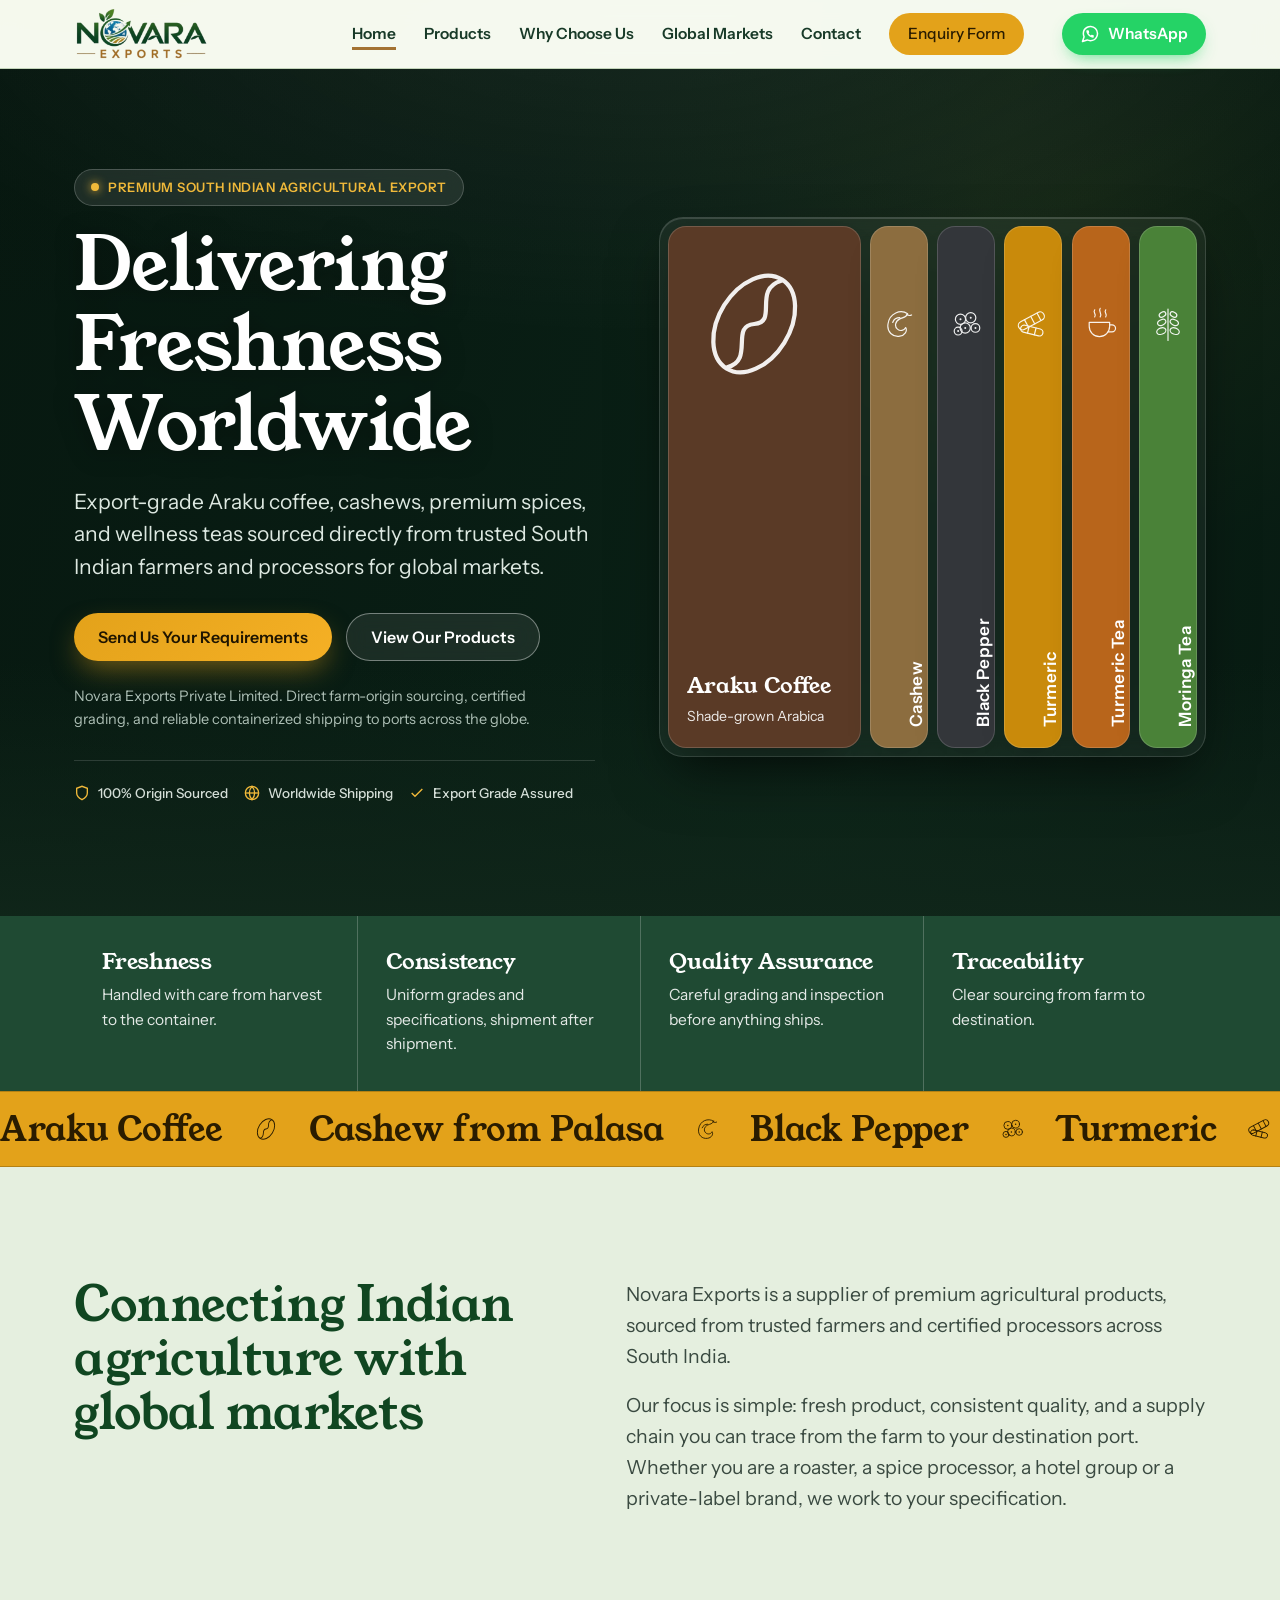
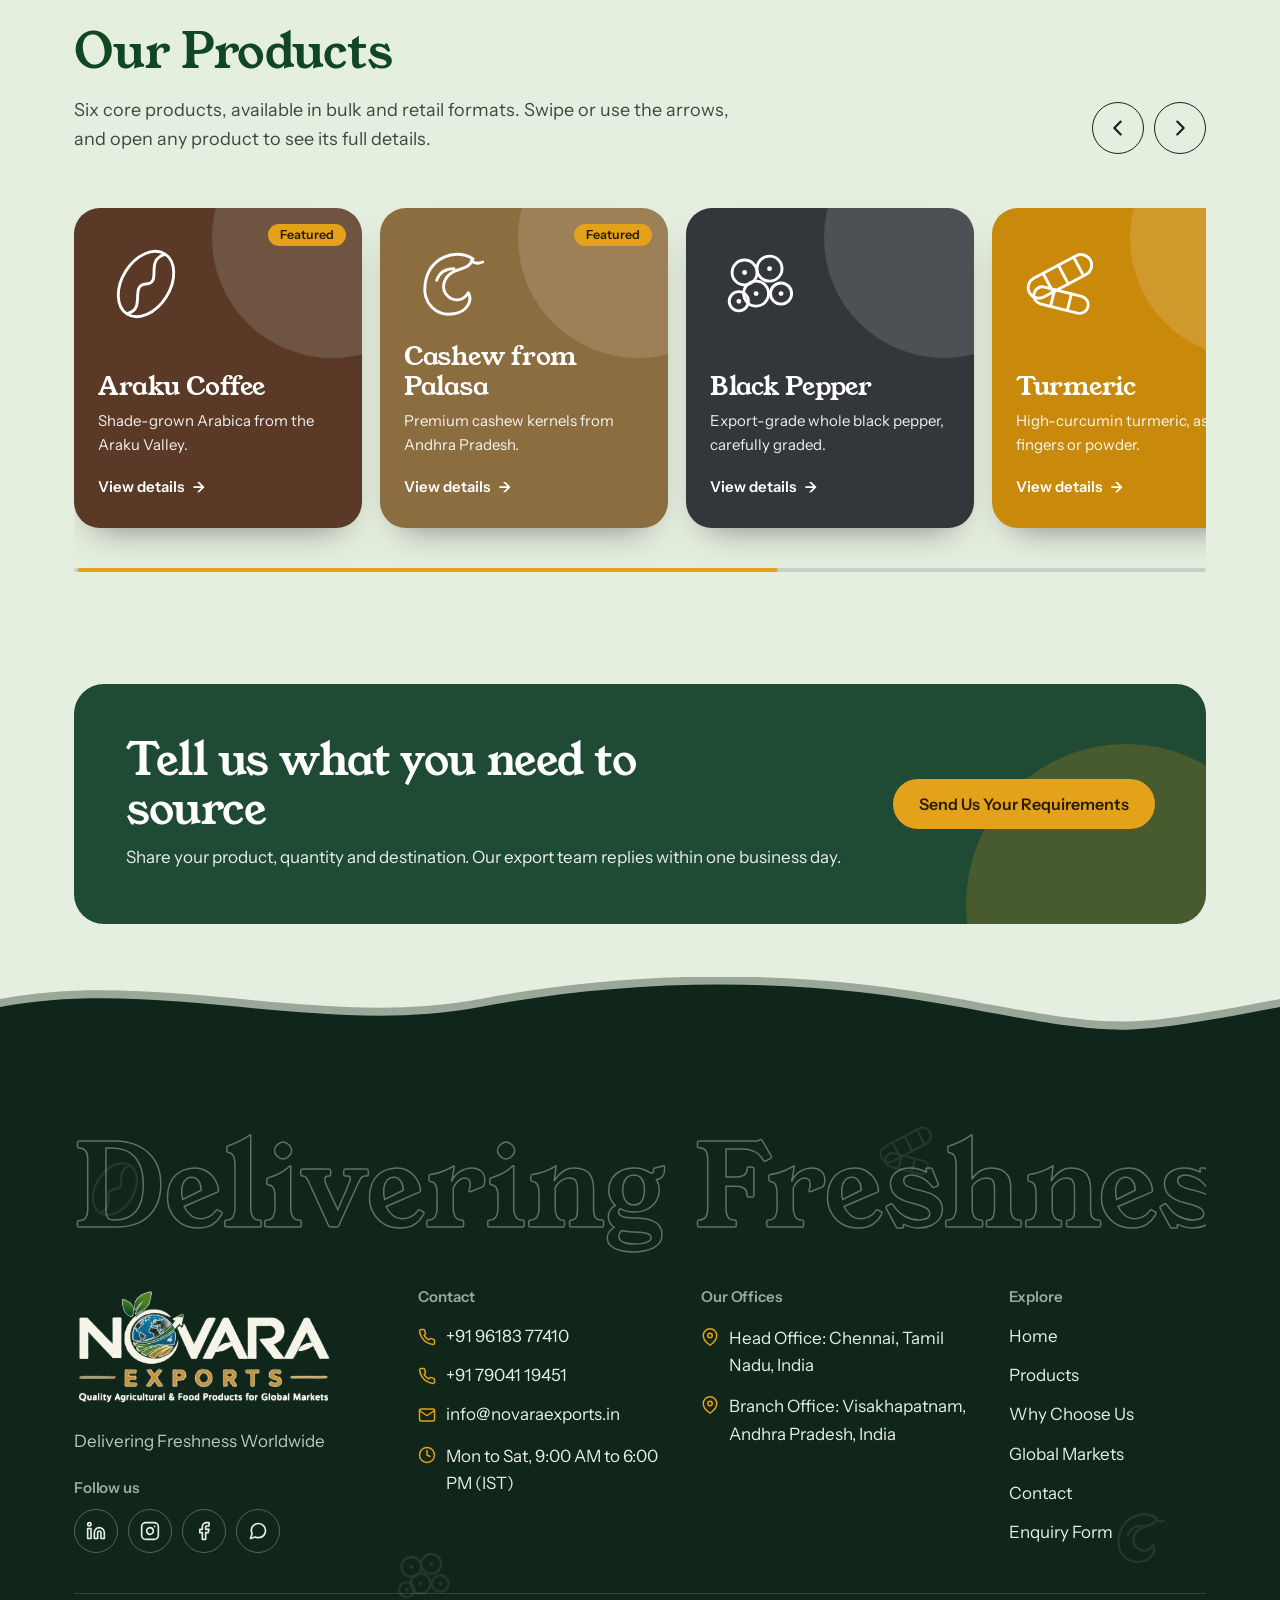
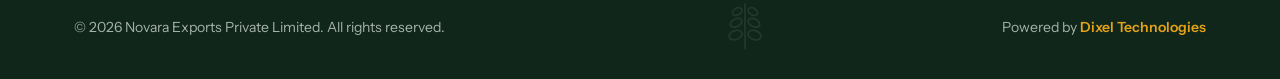
==== commit bdfb9b46: "Updated website files" ====
--- a/index.html
+++ b/index.html
@@ -58,21 +58,25 @@
 </header>
 
 <section class="hero">
-  <div class="blobs" aria-hidden="true">
-    <i></i><i></i><i></i>
-    <svg><use href="#m-coffee"/></svg>
-    <svg><use href="#m-moringa"/></svg>
-    <svg><use href="#m-pepper"/></svg>
-  </div>
+  <div class="hero-backdrop" aria-hidden="true"></div>
   <div class="wrap hero-grid">
-    <div>
+    <div class="hero-content">
+      <div class="hero-badge">
+        <span class="badge-dot"></span>
+        <span>Premium South Indian Agricultural Export</span>
+      </div>
       <h1>Delivering Freshness Worldwide</h1>
-      <p class="lead">Premium Indian Agricultural Products for Global Markets</p>
+      <p class="lead">Export-grade Araku coffee, cashews, premium spices, and wellness teas sourced directly from trusted South Indian farmers and processors for global markets.</p>
       <div class="cta">
         <a class="btn btn-accent" href="enquiry.html">Send Us Your Requirements</a>
         <a class="btn btn-ghost" href="products.html">View Our Products</a>
       </div>
-      <p class="small">Novara Exports Private Limited. Coffee, cashew, spices and wellness teas from South India, supplied to importers, distributors, wholesalers, retailers and private-label brands.</p>
+      <p class="small">Novara Exports Private Limited. Direct farm-origin sourcing, certified grading, and reliable containerized shipping to ports across the globe.</p>
+      <div class="hero-trust">
+        <div class="trust-pill"><svg viewBox="0 0 24 24" fill="none" stroke="currentColor" stroke-width="2"><path d="M12 22s8-4 8-10V5l-8-3-8 3v7c0 6 8 10 8 10z"/></svg><span>100% Origin Sourced</span></div>
+        <div class="trust-pill"><svg viewBox="0 0 24 24" fill="none" stroke="currentColor" stroke-width="2"><circle cx="12" cy="12" r="10"/><path d="M2 12h20"/><path d="M12 2a15.3 15.3 0 0 1 4 10 15.3 15.3 0 0 1-4 10 15.3 15.3 0 0 1-4-10 15.3 15.3 0 0 1 4-10z"/></svg><span>Worldwide Shipping</span></div>
+        <div class="trust-pill"><svg viewBox="0 0 24 24" fill="none" stroke="currentColor" stroke-width="2"><polyline points="20 6 9 17 4 12"/></svg><span>Export Grade Assured</span></div>
+      </div>
     </div>
     <div class="strip" id="strip">
       <a class="panel on" href="products.html#araku-coffee" style="--tone:var(--coffee)"><svg class="motif" aria-hidden="true"><use href="#m-coffee"/></svg><span class="name">Araku Coffee</span><span class="more"><strong>Araku Coffee</strong><span>Shade-grown Arabica</span></span></a>
@@ -225,7 +229,8 @@
     </div>
     <div class="copy">
       <p>&copy; <span id="yr">2026</span> Novara Exports Private Limited. All rights reserved.</p>
-      <p class="pw">Powered by <strong>Dixel Technologies</strong></p>
+      <p class="pw">Powered by <a href="https://www.dixeltechnologies.com" target="_blank" rel="noopener noreferrer">
+    <strong>Dixel Technologies</strong> </a></p>
     </div>
   </div>
 </footer>
--- a/style.css
+++ b/style.css
@@ -68,14 +68,154 @@
 }
 
 /* Hero */
-.hero{padding-block:clamp(40px,7vw,88px) clamp(48px,7vw,96px)}
+.hero{
+  position:relative;
+  overflow:hidden;
+  padding-block:clamp(56px,8vw,100px) clamp(64px,9vw,112px);
+  background-color:#0b2116;
+  background-image:
+    linear-gradient(105deg,
+      rgba(7, 24, 16, 0.94) 0%,
+      rgba(8, 28, 19, 0.88) 38%,
+      rgba(10, 35, 23, 0.65) 68%,
+      rgba(7, 25, 17, 0.82) 100%),
+    radial-gradient(800px 500px at 85% 15%, rgba(227,162,26,0.18), transparent 70%),
+    url("hero-bg.jpg");
+  background-position:center center;
+  background-size:cover;
+  background-repeat:no-repeat;
+  color:#ffffff;
+}
+.hero-backdrop{
+  position:absolute;
+  inset:0;
+  pointer-events:none;
+  background:
+    radial-gradient(ellipse 90% 60% at 50% -10%, rgba(255,255,255,0.06), transparent 70%),
+    linear-gradient(to bottom, rgba(5,18,12,0.25) 0%, transparent 30%, transparent 70%, rgba(16,38,26,0.92) 100%);
+  z-index:0;
+}
 .hero-grid{display:grid;grid-template-columns:minmax(0,1fr) minmax(0,1.05fr);gap:clamp(32px,5vw,72px);align-items:center}
-.hero h1{font-size:clamp(40px,6.4vw,76px);max-width:11ch}
-.hero .lead{margin-top:22px;font-size:clamp(18px,2vw,21px);color:var(--muted);max-width:44ch}
-.hero .cta{display:flex;flex-wrap:wrap;gap:12px;margin-top:32px}
-.hero .small{margin-top:28px;font-size:15px;color:var(--muted);max-width:46ch}
-.strip{display:flex;gap:8px;height:clamp(360px,48vw,540px)}
-.panel{flex:1 1 0;min-width:0;position:relative;overflow:hidden;border-radius:20px;background:var(--tone);color:#fff;text-decoration:none;transition:flex-grow .55s cubic-bezier(.2,.8,.2,1)}
+.hero-content{position:relative;z-index:2}
+.hero-badge{
+  display:inline-flex;
+  align-items:center;
+  gap:9px;
+  padding:7px 16px;
+  border-radius:999px;
+  background:rgba(255,255,255,0.09);
+  border:1px solid rgba(255,255,255,0.2);
+  backdrop-filter:blur(10px);
+  -webkit-backdrop-filter:blur(10px);
+  font-size:13px;
+  font-weight:600;
+  letter-spacing:0.04em;
+  text-transform:uppercase;
+  color:#F0B93A;
+  margin-bottom:20px;
+}
+.hero-badge .badge-dot{
+  width:8px;
+  height:8px;
+  border-radius:50%;
+  background:#F0B93A;
+  box-shadow:0 0 10px #F0B93A;
+}
+.hero h1{
+  font-size:clamp(40px,6.2vw,74px);
+  max-width:12ch;
+  color:#FFFFFF !important;
+  text-shadow:0 3px 24px rgba(0,0,0,0.35);
+  line-height:1.08;
+}
+.hero .lead{
+  margin-top:20px;
+  font-size:clamp(17.5px,2vw,21px);
+  color:rgba(235,245,238,0.94);
+  max-width:44ch;
+  line-height:1.55;
+}
+.hero .cta{display:flex;flex-wrap:wrap;gap:14px;margin-top:30px}
+.hero .btn-accent{
+  background:linear-gradient(135deg, #E3A21A 0%, #F5B025 100%);
+  color:#1F1500;
+  box-shadow:0 12px 28px -6px rgba(227,162,26,0.5);
+  border:none;
+  font-weight:600;
+}
+.hero .btn-accent:hover{
+  filter:brightness(1.08);
+  transform:translateY(-3px);
+  box-shadow:0 16px 32px -6px rgba(227,162,26,0.65);
+}
+.hero .btn-ghost{
+  color:#FFFFFF;
+  border:1.5px solid rgba(255,255,255,0.4);
+  background:rgba(255,255,255,0.08);
+  backdrop-filter:blur(10px);
+  -webkit-backdrop-filter:blur(10px);
+}
+.hero .btn-ghost:hover{
+  background:#FFFFFF;
+  color:#0B2618;
+  border-color:#FFFFFF;
+  transform:translateY(-3px);
+  box-shadow:0 12px 24px -8px rgba(0,0,0,0.4);
+}
+.hero .small{
+  margin-top:24px;
+  font-size:14.5px;
+  color:rgba(215,232,222,0.8);
+  max-width:46ch;
+  line-height:1.6;
+}
+.hero-trust{
+  display:flex;
+  flex-wrap:wrap;
+  gap:16px;
+  margin-top:28px;
+  padding-top:22px;
+  border-top:1px solid rgba(255,255,255,0.14);
+}
+.trust-pill{
+  display:inline-flex;
+  align-items:center;
+  gap:8px;
+  font-size:13.5px;
+  color:rgba(240,248,243,0.88);
+  font-weight:500;
+}
+.trust-pill svg{
+  width:16px;
+  height:16px;
+  color:#F0B93A;
+  flex:none;
+}
+.strip{
+  display:flex;
+  gap:9px;
+  height:clamp(380px,47vw,540px);
+  padding:8px;
+  border-radius:24px;
+  background:rgba(255,255,255,0.05);
+  border:1px solid rgba(255,255,255,0.14);
+  backdrop-filter:blur(12px);
+  -webkit-backdrop-filter:blur(12px);
+  box-shadow:0 24px 60px -15px rgba(0,0,0,0.55), inset 0 1px 0 rgba(255,255,255,0.15);
+}
+.panel{
+  flex:1 1 0;
+  min-width:0;
+  position:relative;
+  overflow:hidden;
+  border-radius:18px;
+  background:var(--tone);
+  color:#fff;
+  text-decoration:none;
+  transition:flex-grow .55s cubic-bezier(.2,.8,.2,1);
+  border:1px solid rgba(255,255,255,0.16);
+  box-shadow:0 14px 28px -10px rgba(0,0,0,0.5), inset 0 1px 0 rgba(255,255,255,0.22);
+}
 .panel.on{flex-grow:3.4}
 .panel svg.motif{position:absolute;top:22px;left:50%;width:min(120px,70%);transform:translateX(-50%);color:#fff;opacity:.92}
 .panel .name{position:absolute;left:50%;bottom:20px;transform:translateX(-50%);writing-mode:vertical-rl;rotate:180deg;font:600 17px/1 var(--sans);letter-spacing:.02em;white-space:nowrap;transition:opacity .25s}
@@ -84,7 +224,12 @@
 .panel .more span{display:block;margin-top:6px;font-size:14px;opacity:.9}
 .panel.on .name{opacity:0}
 .panel.on .more{opacity:1}
-@media (max-width:860px){.hero-grid{grid-template-columns:1fr}.hero h1{max-width:14ch}.strip{height:380px}}
+@media (max-width:860px){
+  .hero-grid{grid-template-columns:1fr}
+  .hero h1{max-width:14ch}
+  .strip{height:380px}
+  .hero{padding-block:48px 56px}
+}
 
 /* Quality pillars */
 .pillars{background:var(--brand);color:var(--brand-ink)}
@@ -761,14 +906,8 @@
 /* text slightly darker than before, not too dark */
 :root{--muted:#3a4a41}
 
-/* navbar light, home hero a little darker, nav links in logo green */
+/* navbar light, nav links in logo green */
 .site-header{background:color-mix(in srgb,var(--surface) 94%,transparent)}
-.hero{
-  background:linear-gradient(135deg,
-    color-mix(in srgb,var(--forest) 24%,transparent) 0%,
-    color-mix(in srgb,var(--forest) 13%,transparent) 55%,
-    color-mix(in srgb,var(--accent) 13%,transparent) 100%);
-}
 .nav a:not(.btn){color:color-mix(in srgb,var(--brand) 78%,#000);font-weight:600}
 
 /* thank-you box in the centre */
@@ -776,7 +915,6 @@
 .success .acts{justify-content:center}
 
 /* headings in logo green, gold lines in logo bronze */
-.hero h1,
 .page-hero:not(.theme) h1,
 .about h2,
 .section-head h2,
@@ -791,4 +929,13 @@
 
 /* Contact page: pulse ring on the enquiry button */
 .contact .btn-accent{position:relative}
-.contact .btn-accent::after{content:"";position:absolute;inset:-2px;border-radius:999px;border:2px solid var(--accent);animation:ring 2.2s ease-out infinite;pointer-events:none}+.contact .btn-accent::after{content:"";position:absolute;inset:-2px;border-radius:999px;border:2px solid var(--accent);animation:ring 2.2s ease-out infinite;pointer-events:none}
+
+.pw a {
+  color: inherit;       /* surrounding text color ae use aagum */
+  text-decoration: none; /* underline venam na */
+}
+
+.pw a:hover {
+  text-decoration: underline;
+}
